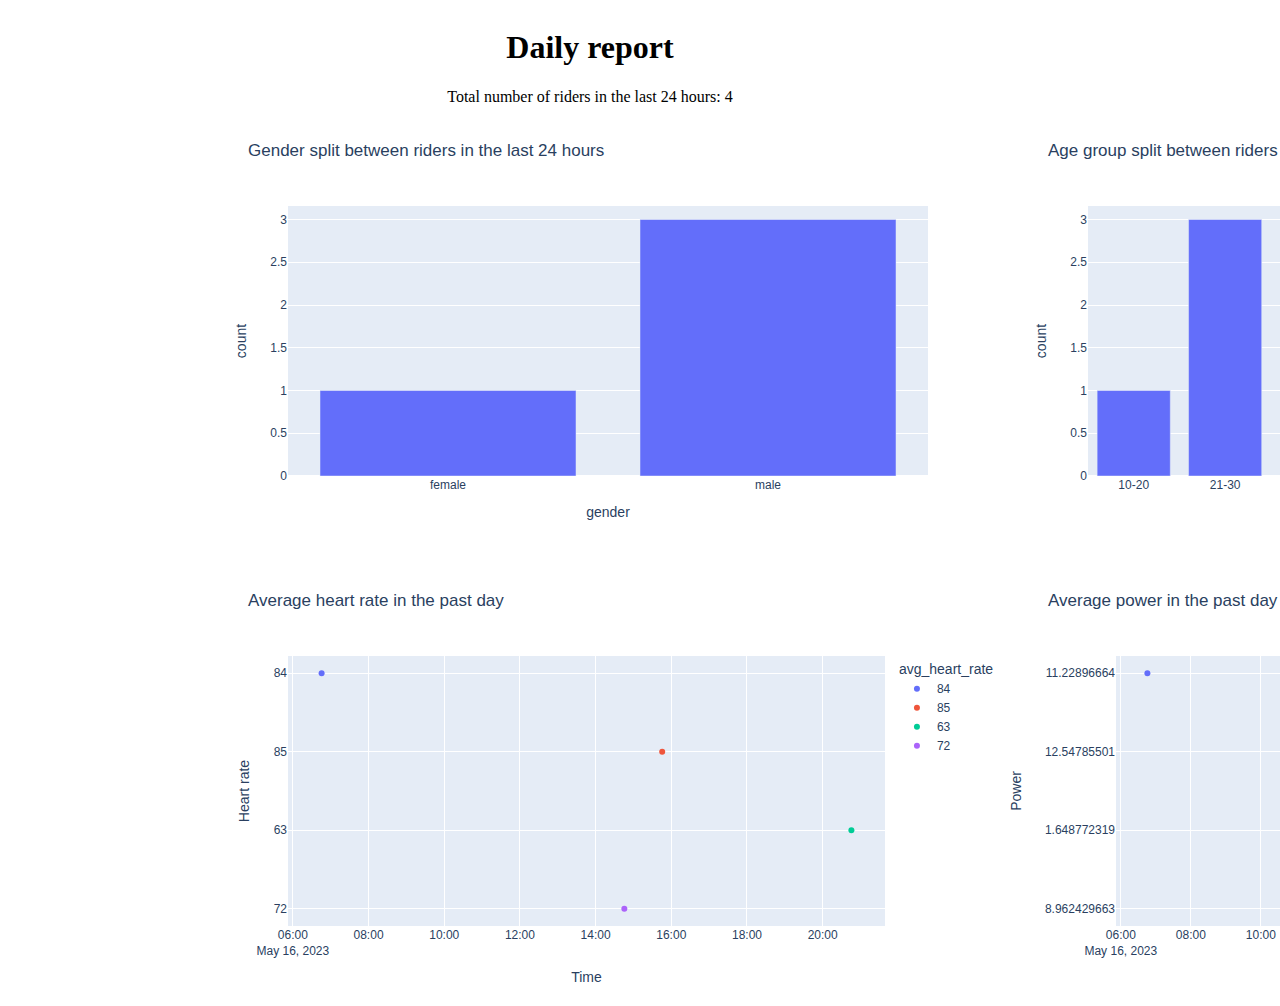
==== report_generation/report_graph.html @ f8f85a81 "Merge branch 'main' into terraform" ====
<html>
<head>
<title>Daily Report</title>
<link rel="stylesheet" href="./style.css">
</head>
<body>
<div class="heading">
 <h1>Daily report</h1>
<p1>Total number of riders in the last 24 hours: 4</p1>
</div>
<div class="container" >
        <div>                      
                <script type="text/javascript">window.PlotlyConfig = {MathJaxConfig: 'local'};</script>
                <script charset="utf-8" src="https://cdn.plot.ly/plotly-2.20.0.min.js"></script>                <div id="56f33aa9-250a-4409-bf99-e04a29f4a89b" class="plotly-graph-div"></div>            <script type="text/javascript">                                    window.PLOTLYENV=window.PLOTLYENV || {};                                    if (document.getElementById("56f33aa9-250a-4409-bf99-e04a29f4a89b")) {                    Plotly.newPlot(                        "56f33aa9-250a-4409-bf99-e04a29f4a89b",                        [{"alignmentgroup":"True","hovertemplate":"gender=%{x}<br>count=%{y}<extra></extra>","legendgroup":"","marker":{"color":"#636efa","pattern":{"shape":""}},"name":"","offsetgroup":"","orientation":"v","showlegend":false,"textposition":"auto","x":["female","male"],"xaxis":"x","y":[1,3],"yaxis":"y","type":"bar"}],                        {"template":{"data":{"histogram2dcontour":[{"type":"histogram2dcontour","colorbar":{"outlinewidth":0,"ticks":""},"colorscale":[[0.0,"#0d0887"],[0.1111111111111111,"#46039f"],[0.2222222222222222,"#7201a8"],[0.3333333333333333,"#9c179e"],[0.4444444444444444,"#bd3786"],[0.5555555555555556,"#d8576b"],[0.6666666666666666,"#ed7953"],[0.7777777777777778,"#fb9f3a"],[0.8888888888888888,"#fdca26"],[1.0,"#f0f921"]]}],"choropleth":[{"type":"choropleth","colorbar":{"outlinewidth":0,"ticks":""}}],"histogram2d":[{"type":"histogram2d","colorbar":{"outlinewidth":0,"ticks":""},"colorscale":[[0.0,"#0d0887"],[0.1111111111111111,"#46039f"],[0.2222222222222222,"#7201a8"],[0.3333333333333333,"#9c179e"],[0.4444444444444444,"#bd3786"],[0.5555555555555556,"#d8576b"],[0.6666666666666666,"#ed7953"],[0.7777777777777778,"#fb9f3a"],[0.8888888888888888,"#fdca26"],[1.0,"#f0f921"]]}],"heatmap":[{"type":"heatmap","colorbar":{"outlinewidth":0,"ticks":""},"colorscale":[[0.0,"#0d0887"],[0.1111111111111111,"#46039f"],[0.2222222222222222,"#7201a8"],[0.3333333333333333,"#9c179e"],[0.4444444444444444,"#bd3786"],[0.5555555555555556,"#d8576b"],[0.6666666666666666,"#ed7953"],[0.7777777777777778,"#fb9f3a"],[0.8888888888888888,"#fdca26"],[1.0,"#f0f921"]]}],"heatmapgl":[{"type":"heatmapgl","colorbar":{"outlinewidth":0,"ticks":""},"colorscale":[[0.0,"#0d0887"],[0.1111111111111111,"#46039f"],[0.2222222222222222,"#7201a8"],[0.3333333333333333,"#9c179e"],[0.4444444444444444,"#bd3786"],[0.5555555555555556,"#d8576b"],[0.6666666666666666,"#ed7953"],[0.7777777777777778,"#fb9f3a"],[0.8888888888888888,"#fdca26"],[1.0,"#f0f921"]]}],"contourcarpet":[{"type":"contourcarpet","colorbar":{"outlinewidth":0,"ticks":""}}],"contour":[{"type":"contour","colorbar":{"outlinewidth":0,"ticks":""},"colorscale":[[0.0,"#0d0887"],[0.1111111111111111,"#46039f"],[0.2222222222222222,"#7201a8"],[0.3333333333333333,"#9c179e"],[0.4444444444444444,"#bd3786"],[0.5555555555555556,"#d8576b"],[0.6666666666666666,"#ed7953"],[0.7777777777777778,"#fb9f3a"],[0.8888888888888888,"#fdca26"],[1.0,"#f0f921"]]}],"surface":[{"type":"surface","colorbar":{"outlinewidth":0,"ticks":""},"colorscale":[[0.0,"#0d0887"],[0.1111111111111111,"#46039f"],[0.2222222222222222,"#7201a8"],[0.3333333333333333,"#9c179e"],[0.4444444444444444,"#bd3786"],[0.5555555555555556,"#d8576b"],[0.6666666666666666,"#ed7953"],[0.7777777777777778,"#fb9f3a"],[0.8888888888888888,"#fdca26"],[1.0,"#f0f921"]]}],"mesh3d":[{"type":"mesh3d","colorbar":{"outlinewidth":0,"ticks":""}}],"scatter":[{"fillpattern":{"fillmode":"overlay","size":10,"solidity":0.2},"type":"scatter"}],"parcoords":[{"type":"parcoords","line":{"colorbar":{"outlinewidth":0,"ticks":""}}}],"scatterpolargl":[{"type":"scatterpolargl","marker":{"colorbar":{"outlinewidth":0,"ticks":""}}}],"bar":[{"error_x":{"color":"#2a3f5f"},"error_y":{"color":"#2a3f5f"},"marker":{"line":{"color":"#E5ECF6","width":0.5},"pattern":{"fillmode":"overlay","size":10,"solidity":0.2}},"type":"bar"}],"scattergeo":[{"type":"scattergeo","marker":{"colorbar":{"outlinewidth":0,"ticks":""}}}],"scatterpolar":[{"type":"scatterpolar","marker":{"colorbar":{"outlinewidth":0,"ticks":""}}}],"histogram":[{"marker":{"pattern":{"fillmode":"overlay","size":10,"solidity":0.2}},"type":"histogram"}],"scattergl":[{"type":"scattergl","marker":{"colorbar":{"outlinewidth":0,"ticks":""}}}],"scatter3d":[{"type":"scatter3d","line":{"colorbar":{"outlinewidth":0,"ticks":""}},"marker":{"colorbar":{"outlinewidth":0,"ticks":""}}}],"scattermapbox":[{"type":"scattermapbox","marker":{"colorbar":{"outlinewidth":0,"ticks":""}}}],"scatterternary":[{"type":"scatterternary","marker":{"colorbar":{"outlinewidth":0,"ticks":""}}}],"scattercarpet":[{"type":"scattercarpet","marker":{"colorbar":{"outlinewidth":0,"ticks":""}}}],"carpet":[{"aaxis":{"endlinecolor":"#2a3f5f","gridcolor":"white","linecolor":"white","minorgridcolor":"white","startlinecolor":"#2a3f5f"},"baxis":{"endlinecolor":"#2a3f5f","gridcolor":"white","linecolor":"white","minorgridcolor":"white","startlinecolor":"#2a3f5f"},"type":"carpet"}],"table":[{"cells":{"fill":{"color":"#EBF0F8"},"line":{"color":"white"}},"header":{"fill":{"color":"#C8D4E3"},"line":{"color":"white"}},"type":"table"}],"barpolar":[{"marker":{"line":{"color":"#E5ECF6","width":0.5},"pattern":{"fillmode":"overlay","size":10,"solidity":0.2}},"type":"barpolar"}],"pie":[{"automargin":true,"type":"pie"}]},"layout":{"autotypenumbers":"strict","colorway":["#636efa","#EF553B","#00cc96","#ab63fa","#FFA15A","#19d3f3","#FF6692","#B6E880","#FF97FF","#FECB52"],"font":{"color":"#2a3f5f"},"hovermode":"closest","hoverlabel":{"align":"left"},"paper_bgcolor":"white","plot_bgcolor":"#E5ECF6","polar":{"bgcolor":"#E5ECF6","angularaxis":{"gridcolor":"white","linecolor":"white","ticks":""},"radialaxis":{"gridcolor":"white","linecolor":"white","ticks":""}},"ternary":{"bgcolor":"#E5ECF6","aaxis":{"gridcolor":"white","linecolor":"white","ticks":""},"baxis":{"gridcolor":"white","linecolor":"white","ticks":""},"caxis":{"gridcolor":"white","linecolor":"white","ticks":""}},"coloraxis":{"colorbar":{"outlinewidth":0,"ticks":""}},"colorscale":{"sequential":[[0.0,"#0d0887"],[0.1111111111111111,"#46039f"],[0.2222222222222222,"#7201a8"],[0.3333333333333333,"#9c179e"],[0.4444444444444444,"#bd3786"],[0.5555555555555556,"#d8576b"],[0.6666666666666666,"#ed7953"],[0.7777777777777778,"#fb9f3a"],[0.8888888888888888,"#fdca26"],[1.0,"#f0f921"]],"sequentialminus":[[0.0,"#0d0887"],[0.1111111111111111,"#46039f"],[0.2222222222222222,"#7201a8"],[0.3333333333333333,"#9c179e"],[0.4444444444444444,"#bd3786"],[0.5555555555555556,"#d8576b"],[0.6666666666666666,"#ed7953"],[0.7777777777777778,"#fb9f3a"],[0.8888888888888888,"#fdca26"],[1.0,"#f0f921"]],"diverging":[[0,"#8e0152"],[0.1,"#c51b7d"],[0.2,"#de77ae"],[0.3,"#f1b6da"],[0.4,"#fde0ef"],[0.5,"#f7f7f7"],[0.6,"#e6f5d0"],[0.7,"#b8e186"],[0.8,"#7fbc41"],[0.9,"#4d9221"],[1,"#276419"]]},"xaxis":{"gridcolor":"white","linecolor":"white","ticks":"","title":{"standoff":15},"zerolinecolor":"white","automargin":true,"zerolinewidth":2},"yaxis":{"gridcolor":"white","linecolor":"white","ticks":"","title":{"standoff":15},"zerolinecolor":"white","automargin":true,"zerolinewidth":2},"scene":{"xaxis":{"backgroundcolor":"#E5ECF6","gridcolor":"white","linecolor":"white","showbackground":true,"ticks":"","zerolinecolor":"white","gridwidth":2},"yaxis":{"backgroundcolor":"#E5ECF6","gridcolor":"white","linecolor":"white","showbackground":true,"ticks":"","zerolinecolor":"white","gridwidth":2},"zaxis":{"backgroundcolor":"#E5ECF6","gridcolor":"white","linecolor":"white","showbackground":true,"ticks":"","zerolinecolor":"white","gridwidth":2}},"shapedefaults":{"line":{"color":"#2a3f5f"}},"annotationdefaults":{"arrowcolor":"#2a3f5f","arrowhead":0,"arrowwidth":1},"geo":{"bgcolor":"white","landcolor":"#E5ECF6","subunitcolor":"white","showland":true,"showlakes":true,"lakecolor":"white"},"title":{"x":0.05},"mapbox":{"style":"light"}}},"xaxis":{"anchor":"y","domain":[0.0,1.0],"title":{"text":"gender"}},"yaxis":{"anchor":"x","domain":[0.0,1.0],"title":{"text":"count"}},"legend":{"tracegroupgap":0},"title":{"text":"Gender split between riders in the last 24 hours"},"barmode":"relative"},                        {"responsive": true}                    )                };                            </script>        </div><div>                        <script type="text/javascript">window.PlotlyConfig = {MathJaxConfig: 'local'};</script>
                        <script charset="utf-8" src="https://cdn.plot.ly/plotly-2.20.0.min.js"></script>                <div id="f09eeb32-ec86-4f04-a28c-9cafb240a8a5" class="plotly-graph-div"></div>            <script type="text/javascript">                                    window.PLOTLYENV=window.PLOTLYENV || {};                                    if (document.getElementById("f09eeb32-ec86-4f04-a28c-9cafb240a8a5")) {                    Plotly.newPlot(                        "f09eeb32-ec86-4f04-a28c-9cafb240a8a5",                        [{"alignmentgroup":"True","hovertemplate":"age=%{x}<br>count=%{y}<extra></extra>","legendgroup":"","marker":{"color":"#636efa","pattern":{"shape":""}},"name":"","offsetgroup":"","orientation":"v","showlegend":false,"textposition":"auto","x":["10-20","21-30","31-40","41-50","51-60","61-70","71+"],"xaxis":"x","y":[1,3,0,0,0,0,0],"yaxis":"y","type":"bar"}],                        {"template":{"data":{"histogram2dcontour":[{"type":"histogram2dcontour","colorbar":{"outlinewidth":0,"ticks":""},"colorscale":[[0.0,"#0d0887"],[0.1111111111111111,"#46039f"],[0.2222222222222222,"#7201a8"],[0.3333333333333333,"#9c179e"],[0.4444444444444444,"#bd3786"],[0.5555555555555556,"#d8576b"],[0.6666666666666666,"#ed7953"],[0.7777777777777778,"#fb9f3a"],[0.8888888888888888,"#fdca26"],[1.0,"#f0f921"]]}],"choropleth":[{"type":"choropleth","colorbar":{"outlinewidth":0,"ticks":""}}],"histogram2d":[{"type":"histogram2d","colorbar":{"outlinewidth":0,"ticks":""},"colorscale":[[0.0,"#0d0887"],[0.1111111111111111,"#46039f"],[0.2222222222222222,"#7201a8"],[0.3333333333333333,"#9c179e"],[0.4444444444444444,"#bd3786"],[0.5555555555555556,"#d8576b"],[0.6666666666666666,"#ed7953"],[0.7777777777777778,"#fb9f3a"],[0.8888888888888888,"#fdca26"],[1.0,"#f0f921"]]}],"heatmap":[{"type":"heatmap","colorbar":{"outlinewidth":0,"ticks":""},"colorscale":[[0.0,"#0d0887"],[0.1111111111111111,"#46039f"],[0.2222222222222222,"#7201a8"],[0.3333333333333333,"#9c179e"],[0.4444444444444444,"#bd3786"],[0.5555555555555556,"#d8576b"],[0.6666666666666666,"#ed7953"],[0.7777777777777778,"#fb9f3a"],[0.8888888888888888,"#fdca26"],[1.0,"#f0f921"]]}],"heatmapgl":[{"type":"heatmapgl","colorbar":{"outlinewidth":0,"ticks":""},"colorscale":[[0.0,"#0d0887"],[0.1111111111111111,"#46039f"],[0.2222222222222222,"#7201a8"],[0.3333333333333333,"#9c179e"],[0.4444444444444444,"#bd3786"],[0.5555555555555556,"#d8576b"],[0.6666666666666666,"#ed7953"],[0.7777777777777778,"#fb9f3a"],[0.8888888888888888,"#fdca26"],[1.0,"#f0f921"]]}],"contourcarpet":[{"type":"contourcarpet","colorbar":{"outlinewidth":0,"ticks":""}}],"contour":[{"type":"contour","colorbar":{"outlinewidth":0,"ticks":""},"colorscale":[[0.0,"#0d0887"],[0.1111111111111111,"#46039f"],[0.2222222222222222,"#7201a8"],[0.3333333333333333,"#9c179e"],[0.4444444444444444,"#bd3786"],[0.5555555555555556,"#d8576b"],[0.6666666666666666,"#ed7953"],[0.7777777777777778,"#fb9f3a"],[0.8888888888888888,"#fdca26"],[1.0,"#f0f921"]]}],"surface":[{"type":"surface","colorbar":{"outlinewidth":0,"ticks":""},"colorscale":[[0.0,"#0d0887"],[0.1111111111111111,"#46039f"],[0.2222222222222222,"#7201a8"],[0.3333333333333333,"#9c179e"],[0.4444444444444444,"#bd3786"],[0.5555555555555556,"#d8576b"],[0.6666666666666666,"#ed7953"],[0.7777777777777778,"#fb9f3a"],[0.8888888888888888,"#fdca26"],[1.0,"#f0f921"]]}],"mesh3d":[{"type":"mesh3d","colorbar":{"outlinewidth":0,"ticks":""}}],"scatter":[{"fillpattern":{"fillmode":"overlay","size":10,"solidity":0.2},"type":"scatter"}],"parcoords":[{"type":"parcoords","line":{"colorbar":{"outlinewidth":0,"ticks":""}}}],"scatterpolargl":[{"type":"scatterpolargl","marker":{"colorbar":{"outlinewidth":0,"ticks":""}}}],"bar":[{"error_x":{"color":"#2a3f5f"},"error_y":{"color":"#2a3f5f"},"marker":{"line":{"color":"#E5ECF6","width":0.5},"pattern":{"fillmode":"overlay","size":10,"solidity":0.2}},"type":"bar"}],"scattergeo":[{"type":"scattergeo","marker":{"colorbar":{"outlinewidth":0,"ticks":""}}}],"scatterpolar":[{"type":"scatterpolar","marker":{"colorbar":{"outlinewidth":0,"ticks":""}}}],"histogram":[{"marker":{"pattern":{"fillmode":"overlay","size":10,"solidity":0.2}},"type":"histogram"}],"scattergl":[{"type":"scattergl","marker":{"colorbar":{"outlinewidth":0,"ticks":""}}}],"scatter3d":[{"type":"scatter3d","line":{"colorbar":{"outlinewidth":0,"ticks":""}},"marker":{"colorbar":{"outlinewidth":0,"ticks":""}}}],"scattermapbox":[{"type":"scattermapbox","marker":{"colorbar":{"outlinewidth":0,"ticks":""}}}],"scatterternary":[{"type":"scatterternary","marker":{"colorbar":{"outlinewidth":0,"ticks":""}}}],"scattercarpet":[{"type":"scattercarpet","marker":{"colorbar":{"outlinewidth":0,"ticks":""}}}],"carpet":[{"aaxis":{"endlinecolor":"#2a3f5f","gridcolor":"white","linecolor":"white","minorgridcolor":"white","startlinecolor":"#2a3f5f"},"baxis":{"endlinecolor":"#2a3f5f","gridcolor":"white","linecolor":"white","minorgridcolor":"white","startlinecolor":"#2a3f5f"},"type":"carpet"}],"table":[{"cells":{"fill":{"color":"#EBF0F8"},"line":{"color":"white"}},"header":{"fill":{"color":"#C8D4E3"},"line":{"color":"white"}},"type":"table"}],"barpolar":[{"marker":{"line":{"color":"#E5ECF6","width":0.5},"pattern":{"fillmode":"overlay","size":10,"solidity":0.2}},"type":"barpolar"}],"pie":[{"automargin":true,"type":"pie"}]},"layout":{"autotypenumbers":"strict","colorway":["#636efa","#EF553B","#00cc96","#ab63fa","#FFA15A","#19d3f3","#FF6692","#B6E880","#FF97FF","#FECB52"],"font":{"color":"#2a3f5f"},"hovermode":"closest","hoverlabel":{"align":"left"},"paper_bgcolor":"white","plot_bgcolor":"#E5ECF6","polar":{"bgcolor":"#E5ECF6","angularaxis":{"gridcolor":"white","linecolor":"white","ticks":""},"radialaxis":{"gridcolor":"white","linecolor":"white","ticks":""}},"ternary":{"bgcolor":"#E5ECF6","aaxis":{"gridcolor":"white","linecolor":"white","ticks":""},"baxis":{"gridcolor":"white","linecolor":"white","ticks":""},"caxis":{"gridcolor":"white","linecolor":"white","ticks":""}},"coloraxis":{"colorbar":{"outlinewidth":0,"ticks":""}},"colorscale":{"sequential":[[0.0,"#0d0887"],[0.1111111111111111,"#46039f"],[0.2222222222222222,"#7201a8"],[0.3333333333333333,"#9c179e"],[0.4444444444444444,"#bd3786"],[0.5555555555555556,"#d8576b"],[0.6666666666666666,"#ed7953"],[0.7777777777777778,"#fb9f3a"],[0.8888888888888888,"#fdca26"],[1.0,"#f0f921"]],"sequentialminus":[[0.0,"#0d0887"],[0.1111111111111111,"#46039f"],[0.2222222222222222,"#7201a8"],[0.3333333333333333,"#9c179e"],[0.4444444444444444,"#bd3786"],[0.5555555555555556,"#d8576b"],[0.6666666666666666,"#ed7953"],[0.7777777777777778,"#fb9f3a"],[0.8888888888888888,"#fdca26"],[1.0,"#f0f921"]],"diverging":[[0,"#8e0152"],[0.1,"#c51b7d"],[0.2,"#de77ae"],[0.3,"#f1b6da"],[0.4,"#fde0ef"],[0.5,"#f7f7f7"],[0.6,"#e6f5d0"],[0.7,"#b8e186"],[0.8,"#7fbc41"],[0.9,"#4d9221"],[1,"#276419"]]},"xaxis":{"gridcolor":"white","linecolor":"white","ticks":"","title":{"standoff":15},"zerolinecolor":"white","automargin":true,"zerolinewidth":2},"yaxis":{"gridcolor":"white","linecolor":"white","ticks":"","title":{"standoff":15},"zerolinecolor":"white","automargin":true,"zerolinewidth":2},"scene":{"xaxis":{"backgroundcolor":"#E5ECF6","gridcolor":"white","linecolor":"white","showbackground":true,"ticks":"","zerolinecolor":"white","gridwidth":2},"yaxis":{"backgroundcolor":"#E5ECF6","gridcolor":"white","linecolor":"white","showbackground":true,"ticks":"","zerolinecolor":"white","gridwidth":2},"zaxis":{"backgroundcolor":"#E5ECF6","gridcolor":"white","linecolor":"white","showbackground":true,"ticks":"","zerolinecolor":"white","gridwidth":2}},"shapedefaults":{"line":{"color":"#2a3f5f"}},"annotationdefaults":{"arrowcolor":"#2a3f5f","arrowhead":0,"arrowwidth":1},"geo":{"bgcolor":"white","landcolor":"#E5ECF6","subunitcolor":"white","showland":true,"showlakes":true,"lakecolor":"white"},"title":{"x":0.05},"mapbox":{"style":"light"}}},"xaxis":{"anchor":"y","domain":[0.0,1.0],"title":{"text":"age"}},"yaxis":{"anchor":"x","domain":[0.0,1.0],"title":{"text":"count"}},"legend":{"tracegroupgap":0},"title":{"text":"Age group split between riders in the last 24 hours"},"barmode":"relative"},                        {"responsive": true}                    )                };                            </script>        </div><div>                        <script type="text/javascript">window.PlotlyConfig = {MathJaxConfig: 'local'};</script>
<script charset="utf-8" src="https://cdn.plot.ly/plotly-2.20.0.min.js"></script>                <div id="9e758e15-38f8-4c7f-899c-b256ff67e4e6" class="plotly-graph-div"></div>            <script type="text/javascript">                                    window.PLOTLYENV=window.PLOTLYENV || {};                                    if (document.getElementById("9e758e15-38f8-4c7f-899c-b256ff67e4e6")) {                    Plotly.newPlot(                        "9e758e15-38f8-4c7f-899c-b256ff67e4e6",                        [{"hovertemplate":"avg_heart_rate=%{y}<br>start_time=%{x}<extra></extra>","legendgroup":"84","marker":{"color":"#636efa","symbol":"circle"},"mode":"markers","name":"84","orientation":"v","showlegend":true,"x":["2023-05-16 06:45:34.22222"],"xaxis":"x","y":["84"],"yaxis":"y","type":"scatter"},{"hovertemplate":"avg_heart_rate=%{y}<br>start_time=%{x}<extra></extra>","legendgroup":"85","marker":{"color":"#EF553B","symbol":"circle"},"mode":"markers","name":"85","orientation":"v","showlegend":true,"x":["2023-05-16 15:45:34.22222"],"xaxis":"x","y":["85"],"yaxis":"y","type":"scatter"},{"hovertemplate":"avg_heart_rate=%{y}<br>start_time=%{x}<extra></extra>","legendgroup":"63","marker":{"color":"#00cc96","symbol":"circle"},"mode":"markers","name":"63","orientation":"v","showlegend":true,"x":["2023-05-16 20:45:34.22222"],"xaxis":"x","y":["63"],"yaxis":"y","type":"scatter"},{"hovertemplate":"avg_heart_rate=%{y}<br>start_time=%{x}<extra></extra>","legendgroup":"72","marker":{"color":"#ab63fa","symbol":"circle"},"mode":"markers","name":"72","orientation":"v","showlegend":true,"x":["2023-05-16 14:45:34.22222"],"xaxis":"x","y":["72"],"yaxis":"y","type":"scatter"}],                        {"template":{"data":{"histogram2dcontour":[{"type":"histogram2dcontour","colorbar":{"outlinewidth":0,"ticks":""},"colorscale":[[0.0,"#0d0887"],[0.1111111111111111,"#46039f"],[0.2222222222222222,"#7201a8"],[0.3333333333333333,"#9c179e"],[0.4444444444444444,"#bd3786"],[0.5555555555555556,"#d8576b"],[0.6666666666666666,"#ed7953"],[0.7777777777777778,"#fb9f3a"],[0.8888888888888888,"#fdca26"],[1.0,"#f0f921"]]}],"choropleth":[{"type":"choropleth","colorbar":{"outlinewidth":0,"ticks":""}}],"histogram2d":[{"type":"histogram2d","colorbar":{"outlinewidth":0,"ticks":""},"colorscale":[[0.0,"#0d0887"],[0.1111111111111111,"#46039f"],[0.2222222222222222,"#7201a8"],[0.3333333333333333,"#9c179e"],[0.4444444444444444,"#bd3786"],[0.5555555555555556,"#d8576b"],[0.6666666666666666,"#ed7953"],[0.7777777777777778,"#fb9f3a"],[0.8888888888888888,"#fdca26"],[1.0,"#f0f921"]]}],"heatmap":[{"type":"heatmap","colorbar":{"outlinewidth":0,"ticks":""},"colorscale":[[0.0,"#0d0887"],[0.1111111111111111,"#46039f"],[0.2222222222222222,"#7201a8"],[0.3333333333333333,"#9c179e"],[0.4444444444444444,"#bd3786"],[0.5555555555555556,"#d8576b"],[0.6666666666666666,"#ed7953"],[0.7777777777777778,"#fb9f3a"],[0.8888888888888888,"#fdca26"],[1.0,"#f0f921"]]}],"heatmapgl":[{"type":"heatmapgl","colorbar":{"outlinewidth":0,"ticks":""},"colorscale":[[0.0,"#0d0887"],[0.1111111111111111,"#46039f"],[0.2222222222222222,"#7201a8"],[0.3333333333333333,"#9c179e"],[0.4444444444444444,"#bd3786"],[0.5555555555555556,"#d8576b"],[0.6666666666666666,"#ed7953"],[0.7777777777777778,"#fb9f3a"],[0.8888888888888888,"#fdca26"],[1.0,"#f0f921"]]}],"contourcarpet":[{"type":"contourcarpet","colorbar":{"outlinewidth":0,"ticks":""}}],"contour":[{"type":"contour","colorbar":{"outlinewidth":0,"ticks":""},"colorscale":[[0.0,"#0d0887"],[0.1111111111111111,"#46039f"],[0.2222222222222222,"#7201a8"],[0.3333333333333333,"#9c179e"],[0.4444444444444444,"#bd3786"],[0.5555555555555556,"#d8576b"],[0.6666666666666666,"#ed7953"],[0.7777777777777778,"#fb9f3a"],[0.8888888888888888,"#fdca26"],[1.0,"#f0f921"]]}],"surface":[{"type":"surface","colorbar":{"outlinewidth":0,"ticks":""},"colorscale":[[0.0,"#0d0887"],[0.1111111111111111,"#46039f"],[0.2222222222222222,"#7201a8"],[0.3333333333333333,"#9c179e"],[0.4444444444444444,"#bd3786"],[0.5555555555555556,"#d8576b"],[0.6666666666666666,"#ed7953"],[0.7777777777777778,"#fb9f3a"],[0.8888888888888888,"#fdca26"],[1.0,"#f0f921"]]}],"mesh3d":[{"type":"mesh3d","colorbar":{"outlinewidth":0,"ticks":""}}],"scatter":[{"fillpattern":{"fillmode":"overlay","size":10,"solidity":0.2},"type":"scatter"}],"parcoords":[{"type":"parcoords","line":{"colorbar":{"outlinewidth":0,"ticks":""}}}],"scatterpolargl":[{"type":"scatterpolargl","marker":{"colorbar":{"outlinewidth":0,"ticks":""}}}],"bar":[{"error_x":{"color":"#2a3f5f"},"error_y":{"color":"#2a3f5f"},"marker":{"line":{"color":"#E5ECF6","width":0.5},"pattern":{"fillmode":"overlay","size":10,"solidity":0.2}},"type":"bar"}],"scattergeo":[{"type":"scattergeo","marker":{"colorbar":{"outlinewidth":0,"ticks":""}}}],"scatterpolar":[{"type":"scatterpolar","marker":{"colorbar":{"outlinewidth":0,"ticks":""}}}],"histogram":[{"marker":{"pattern":{"fillmode":"overlay","size":10,"solidity":0.2}},"type":"histogram"}],"scattergl":[{"type":"scattergl","marker":{"colorbar":{"outlinewidth":0,"ticks":""}}}],"scatter3d":[{"type":"scatter3d","line":{"colorbar":{"outlinewidth":0,"ticks":""}},"marker":{"colorbar":{"outlinewidth":0,"ticks":""}}}],"scattermapbox":[{"type":"scattermapbox","marker":{"colorbar":{"outlinewidth":0,"ticks":""}}}],"scatterternary":[{"type":"scatterternary","marker":{"colorbar":{"outlinewidth":0,"ticks":""}}}],"scattercarpet":[{"type":"scattercarpet","marker":{"colorbar":{"outlinewidth":0,"ticks":""}}}],"carpet":[{"aaxis":{"endlinecolor":"#2a3f5f","gridcolor":"white","linecolor":"white","minorgridcolor":"white","startlinecolor":"#2a3f5f"},"baxis":{"endlinecolor":"#2a3f5f","gridcolor":"white","linecolor":"white","minorgridcolor":"white","startlinecolor":"#2a3f5f"},"type":"carpet"}],"table":[{"cells":{"fill":{"color":"#EBF0F8"},"line":{"color":"white"}},"header":{"fill":{"color":"#C8D4E3"},"line":{"color":"white"}},"type":"table"}],"barpolar":[{"marker":{"line":{"color":"#E5ECF6","width":0.5},"pattern":{"fillmode":"overlay","size":10,"solidity":0.2}},"type":"barpolar"}],"pie":[{"automargin":true,"type":"pie"}]},"layout":{"autotypenumbers":"strict","colorway":["#636efa","#EF553B","#00cc96","#ab63fa","#FFA15A","#19d3f3","#FF6692","#B6E880","#FF97FF","#FECB52"],"font":{"color":"#2a3f5f"},"hovermode":"closest","hoverlabel":{"align":"left"},"paper_bgcolor":"white","plot_bgcolor":"#E5ECF6","polar":{"bgcolor":"#E5ECF6","angularaxis":{"gridcolor":"white","linecolor":"white","ticks":""},"radialaxis":{"gridcolor":"white","linecolor":"white","ticks":""}},"ternary":{"bgcolor":"#E5ECF6","aaxis":{"gridcolor":"white","linecolor":"white","ticks":""},"baxis":{"gridcolor":"white","linecolor":"white","ticks":""},"caxis":{"gridcolor":"white","linecolor":"white","ticks":""}},"coloraxis":{"colorbar":{"outlinewidth":0,"ticks":""}},"colorscale":{"sequential":[[0.0,"#0d0887"],[0.1111111111111111,"#46039f"],[0.2222222222222222,"#7201a8"],[0.3333333333333333,"#9c179e"],[0.4444444444444444,"#bd3786"],[0.5555555555555556,"#d8576b"],[0.6666666666666666,"#ed7953"],[0.7777777777777778,"#fb9f3a"],[0.8888888888888888,"#fdca26"],[1.0,"#f0f921"]],"sequentialminus":[[0.0,"#0d0887"],[0.1111111111111111,"#46039f"],[0.2222222222222222,"#7201a8"],[0.3333333333333333,"#9c179e"],[0.4444444444444444,"#bd3786"],[0.5555555555555556,"#d8576b"],[0.6666666666666666,"#ed7953"],[0.7777777777777778,"#fb9f3a"],[0.8888888888888888,"#fdca26"],[1.0,"#f0f921"]],"diverging":[[0,"#8e0152"],[0.1,"#c51b7d"],[0.2,"#de77ae"],[0.3,"#f1b6da"],[0.4,"#fde0ef"],[0.5,"#f7f7f7"],[0.6,"#e6f5d0"],[0.7,"#b8e186"],[0.8,"#7fbc41"],[0.9,"#4d9221"],[1,"#276419"]]},"xaxis":{"gridcolor":"white","linecolor":"white","ticks":"","title":{"standoff":15},"zerolinecolor":"white","automargin":true,"zerolinewidth":2},"yaxis":{"gridcolor":"white","linecolor":"white","ticks":"","title":{"standoff":15},"zerolinecolor":"white","automargin":true,"zerolinewidth":2},"scene":{"xaxis":{"backgroundcolor":"#E5ECF6","gridcolor":"white","linecolor":"white","showbackground":true,"ticks":"","zerolinecolor":"white","gridwidth":2},"yaxis":{"backgroundcolor":"#E5ECF6","gridcolor":"white","linecolor":"white","showbackground":true,"ticks":"","zerolinecolor":"white","gridwidth":2},"zaxis":{"backgroundcolor":"#E5ECF6","gridcolor":"white","linecolor":"white","showbackground":true,"ticks":"","zerolinecolor":"white","gridwidth":2}},"shapedefaults":{"line":{"color":"#2a3f5f"}},"annotationdefaults":{"arrowcolor":"#2a3f5f","arrowhead":0,"arrowwidth":1},"geo":{"bgcolor":"white","landcolor":"#E5ECF6","subunitcolor":"white","showland":true,"showlakes":true,"lakecolor":"white"},"title":{"x":0.05},"mapbox":{"style":"light"}}},"xaxis":{"anchor":"y","domain":[0.0,1.0],"title":{"text":"Time"}},"yaxis":{"anchor":"x","domain":[0.0,1.0],"title":{"text":"Heart rate"},"categoryorder":"array","categoryarray":["72","63","85","84"]},"legend":{"title":{"text":"avg_heart_rate"},"tracegroupgap":0},"title":{"text":"Average heart rate in the past day"}},                        {"responsive": true}                    )                };                            </script>        </div><div>                        <script type="text/javascript">window.PlotlyConfig = {MathJaxConfig: 'local'};</script>
                                        <script charset="utf-8" src="https://cdn.plot.ly/plotly-2.20.0.min.js"></script>                <div id="a49c40cd-1bef-4e42-927b-a6cdaf26257d" class="plotly-graph-div"></div>            <script type="text/javascript">                                    window.PLOTLYENV=window.PLOTLYENV || {};                                    if (document.getElementById("a49c40cd-1bef-4e42-927b-a6cdaf26257d")) {                    Plotly.newPlot(                        "a49c40cd-1bef-4e42-927b-a6cdaf26257d",                        [{"hovertemplate":"avg_power=%{y}<br>start_time=%{x}<extra></extra>","legendgroup":"11.22896664","marker":{"color":"#636efa","symbol":"circle"},"mode":"markers","name":"11.22896664","orientation":"v","showlegend":true,"x":["2023-05-16 06:45:34.22222"],"xaxis":"x","y":["11.22896664"],"yaxis":"y","type":"scatter"},{"hovertemplate":"avg_power=%{y}<br>start_time=%{x}<extra></extra>","legendgroup":"12.54785501","marker":{"color":"#EF553B","symbol":"circle"},"mode":"markers","name":"12.54785501","orientation":"v","showlegend":true,"x":["2023-05-16 15:45:34.22222"],"xaxis":"x","y":["12.54785501"],"yaxis":"y","type":"scatter"},{"hovertemplate":"avg_power=%{y}<br>start_time=%{x}<extra></extra>","legendgroup":"1.648772319","marker":{"color":"#00cc96","symbol":"circle"},"mode":"markers","name":"1.648772319","orientation":"v","showlegend":true,"x":["2023-05-16 20:45:34.22222"],"xaxis":"x","y":["1.648772319"],"yaxis":"y","type":"scatter"},{"hovertemplate":"avg_power=%{y}<br>start_time=%{x}<extra></extra>","legendgroup":"8.962429663","marker":{"color":"#ab63fa","symbol":"circle"},"mode":"markers","name":"8.962429663","orientation":"v","showlegend":true,"x":["2023-05-16 14:45:34.22222"],"xaxis":"x","y":["8.962429663"],"yaxis":"y","type":"scatter"}],                        {"template":{"data":{"histogram2dcontour":[{"type":"histogram2dcontour","colorbar":{"outlinewidth":0,"ticks":""},"colorscale":[[0.0,"#0d0887"],[0.1111111111111111,"#46039f"],[0.2222222222222222,"#7201a8"],[0.3333333333333333,"#9c179e"],[0.4444444444444444,"#bd3786"],[0.5555555555555556,"#d8576b"],[0.6666666666666666,"#ed7953"],[0.7777777777777778,"#fb9f3a"],[0.8888888888888888,"#fdca26"],[1.0,"#f0f921"]]}],"choropleth":[{"type":"choropleth","colorbar":{"outlinewidth":0,"ticks":""}}],"histogram2d":[{"type":"histogram2d","colorbar":{"outlinewidth":0,"ticks":""},"colorscale":[[0.0,"#0d0887"],[0.1111111111111111,"#46039f"],[0.2222222222222222,"#7201a8"],[0.3333333333333333,"#9c179e"],[0.4444444444444444,"#bd3786"],[0.5555555555555556,"#d8576b"],[0.6666666666666666,"#ed7953"],[0.7777777777777778,"#fb9f3a"],[0.8888888888888888,"#fdca26"],[1.0,"#f0f921"]]}],"heatmap":[{"type":"heatmap","colorbar":{"outlinewidth":0,"ticks":""},"colorscale":[[0.0,"#0d0887"],[0.1111111111111111,"#46039f"],[0.2222222222222222,"#7201a8"],[0.3333333333333333,"#9c179e"],[0.4444444444444444,"#bd3786"],[0.5555555555555556,"#d8576b"],[0.6666666666666666,"#ed7953"],[0.7777777777777778,"#fb9f3a"],[0.8888888888888888,"#fdca26"],[1.0,"#f0f921"]]}],"heatmapgl":[{"type":"heatmapgl","colorbar":{"outlinewidth":0,"ticks":""},"colorscale":[[0.0,"#0d0887"],[0.1111111111111111,"#46039f"],[0.2222222222222222,"#7201a8"],[0.3333333333333333,"#9c179e"],[0.4444444444444444,"#bd3786"],[0.5555555555555556,"#d8576b"],[0.6666666666666666,"#ed7953"],[0.7777777777777778,"#fb9f3a"],[0.8888888888888888,"#fdca26"],[1.0,"#f0f921"]]}],"contourcarpet":[{"type":"contourcarpet","colorbar":{"outlinewidth":0,"ticks":""}}],"contour":[{"type":"contour","colorbar":{"outlinewidth":0,"ticks":""},"colorscale":[[0.0,"#0d0887"],[0.1111111111111111,"#46039f"],[0.2222222222222222,"#7201a8"],[0.3333333333333333,"#9c179e"],[0.4444444444444444,"#bd3786"],[0.5555555555555556,"#d8576b"],[0.6666666666666666,"#ed7953"],[0.7777777777777778,"#fb9f3a"],[0.8888888888888888,"#fdca26"],[1.0,"#f0f921"]]}],"surface":[{"type":"surface","colorbar":{"outlinewidth":0,"ticks":""},"colorscale":[[0.0,"#0d0887"],[0.1111111111111111,"#46039f"],[0.2222222222222222,"#7201a8"],[0.3333333333333333,"#9c179e"],[0.4444444444444444,"#bd3786"],[0.5555555555555556,"#d8576b"],[0.6666666666666666,"#ed7953"],[0.7777777777777778,"#fb9f3a"],[0.8888888888888888,"#fdca26"],[1.0,"#f0f921"]]}],"mesh3d":[{"type":"mesh3d","colorbar":{"outlinewidth":0,"ticks":""}}],"scatter":[{"fillpattern":{"fillmode":"overlay","size":10,"solidity":0.2},"type":"scatter"}],"parcoords":[{"type":"parcoords","line":{"colorbar":{"outlinewidth":0,"ticks":""}}}],"scatterpolargl":[{"type":"scatterpolargl","marker":{"colorbar":{"outlinewidth":0,"ticks":""}}}],"bar":[{"error_x":{"color":"#2a3f5f"},"error_y":{"color":"#2a3f5f"},"marker":{"line":{"color":"#E5ECF6","width":0.5},"pattern":{"fillmode":"overlay","size":10,"solidity":0.2}},"type":"bar"}],"scattergeo":[{"type":"scattergeo","marker":{"colorbar":{"outlinewidth":0,"ticks":""}}}],"scatterpolar":[{"type":"scatterpolar","marker":{"colorbar":{"outlinewidth":0,"ticks":""}}}],"histogram":[{"marker":{"pattern":{"fillmode":"overlay","size":10,"solidity":0.2}},"type":"histogram"}],"scattergl":[{"type":"scattergl","marker":{"colorbar":{"outlinewidth":0,"ticks":""}}}],"scatter3d":[{"type":"scatter3d","line":{"colorbar":{"outlinewidth":0,"ticks":""}},"marker":{"colorbar":{"outlinewidth":0,"ticks":""}}}],"scattermapbox":[{"type":"scattermapbox","marker":{"colorbar":{"outlinewidth":0,"ticks":""}}}],"scatterternary":[{"type":"scatterternary","marker":{"colorbar":{"outlinewidth":0,"ticks":""}}}],"scattercarpet":[{"type":"scattercarpet","marker":{"colorbar":{"outlinewidth":0,"ticks":""}}}],"carpet":[{"aaxis":{"endlinecolor":"#2a3f5f","gridcolor":"white","linecolor":"white","minorgridcolor":"white","startlinecolor":"#2a3f5f"},"baxis":{"endlinecolor":"#2a3f5f","gridcolor":"white","linecolor":"white","minorgridcolor":"white","startlinecolor":"#2a3f5f"},"type":"carpet"}],"table":[{"cells":{"fill":{"color":"#EBF0F8"},"line":{"color":"white"}},"header":{"fill":{"color":"#C8D4E3"},"line":{"color":"white"}},"type":"table"}],"barpolar":[{"marker":{"line":{"color":"#E5ECF6","width":0.5},"pattern":{"fillmode":"overlay","size":10,"solidity":0.2}},"type":"barpolar"}],"pie":[{"automargin":true,"type":"pie"}]},"layout":{"autotypenumbers":"strict","colorway":["#636efa","#EF553B","#00cc96","#ab63fa","#FFA15A","#19d3f3","#FF6692","#B6E880","#FF97FF","#FECB52"],"font":{"color":"#2a3f5f"},"hovermode":"closest","hoverlabel":{"align":"left"},"paper_bgcolor":"white","plot_bgcolor":"#E5ECF6","polar":{"bgcolor":"#E5ECF6","angularaxis":{"gridcolor":"white","linecolor":"white","ticks":""},"radialaxis":{"gridcolor":"white","linecolor":"white","ticks":""}},"ternary":{"bgcolor":"#E5ECF6","aaxis":{"gridcolor":"white","linecolor":"white","ticks":""},"baxis":{"gridcolor":"white","linecolor":"white","ticks":""},"caxis":{"gridcolor":"white","linecolor":"white","ticks":""}},"coloraxis":{"colorbar":{"outlinewidth":0,"ticks":""}},"colorscale":{"sequential":[[0.0,"#0d0887"],[0.1111111111111111,"#46039f"],[0.2222222222222222,"#7201a8"],[0.3333333333333333,"#9c179e"],[0.4444444444444444,"#bd3786"],[0.5555555555555556,"#d8576b"],[0.6666666666666666,"#ed7953"],[0.7777777777777778,"#fb9f3a"],[0.8888888888888888,"#fdca26"],[1.0,"#f0f921"]],"sequentialminus":[[0.0,"#0d0887"],[0.1111111111111111,"#46039f"],[0.2222222222222222,"#7201a8"],[0.3333333333333333,"#9c179e"],[0.4444444444444444,"#bd3786"],[0.5555555555555556,"#d8576b"],[0.6666666666666666,"#ed7953"],[0.7777777777777778,"#fb9f3a"],[0.8888888888888888,"#fdca26"],[1.0,"#f0f921"]],"diverging":[[0,"#8e0152"],[0.1,"#c51b7d"],[0.2,"#de77ae"],[0.3,"#f1b6da"],[0.4,"#fde0ef"],[0.5,"#f7f7f7"],[0.6,"#e6f5d0"],[0.7,"#b8e186"],[0.8,"#7fbc41"],[0.9,"#4d9221"],[1,"#276419"]]},"xaxis":{"gridcolor":"white","linecolor":"white","ticks":"","title":{"standoff":15},"zerolinecolor":"white","automargin":true,"zerolinewidth":2},"yaxis":{"gridcolor":"white","linecolor":"white","ticks":"","title":{"standoff":15},"zerolinecolor":"white","automargin":true,"zerolinewidth":2},"scene":{"xaxis":{"backgroundcolor":"#E5ECF6","gridcolor":"white","linecolor":"white","showbackground":true,"ticks":"","zerolinecolor":"white","gridwidth":2},"yaxis":{"backgroundcolor":"#E5ECF6","gridcolor":"white","linecolor":"white","showbackground":true,"ticks":"","zerolinecolor":"white","gridwidth":2},"zaxis":{"backgroundcolor":"#E5ECF6","gridcolor":"white","linecolor":"white","showbackground":true,"ticks":"","zerolinecolor":"white","gridwidth":2}},"shapedefaults":{"line":{"color":"#2a3f5f"}},"annotationdefaults":{"arrowcolor":"#2a3f5f","arrowhead":0,"arrowwidth":1},"geo":{"bgcolor":"white","landcolor":"#E5ECF6","subunitcolor":"white","showland":true,"showlakes":true,"lakecolor":"white"},"title":{"x":0.05},"mapbox":{"style":"light"}}},"xaxis":{"anchor":"y","domain":[0.0,1.0],"title":{"text":"Time"}},"yaxis":{"anchor":"x","domain":[0.0,1.0],"title":{"text":"Power"},"categoryorder":"array","categoryarray":["8.962429663","1.648772319","12.54785501","11.22896664"]},"legend":{"title":{"text":"avg_power"},"tracegroupgap":0},"title":{"text":"Average power in the past day"}},                        {"responsive": true}                    )                };                            </script>        </div>
                                </div>
                                </body>
</html>
---- report_generation/style.css ----
html {
    box-sizing: border-box;
}
/* 
*,
*::before,
*::after {
    box-sizing: inherit;
} */


p {
    text-align: center;
}

.heading {
    display: flex;
    flex-direction: column;
    align-items: center;
    margin-left: -100px;
}

.container {
    /* margin: 0px auto; */
    margin-left: -200px;
    width: 100rem;
    height: 50rem;
    display: grid;
    grid-template-columns: 50rem 50rem;
    grid-row: auto auto;
}
/* .plotly-graph-div {
    display: flex;
    flex-direction: row;
    justify-content: flex-start;
    margin-right: 0;
    
} */
.plotly-graph-div {
    /* border: 1px solid red; */
    display: flex;
    align-items: center;
    justify-content: center;

}


/* style=" flex: row; flex-direction: row; align-items: center; width: 50rem;" */
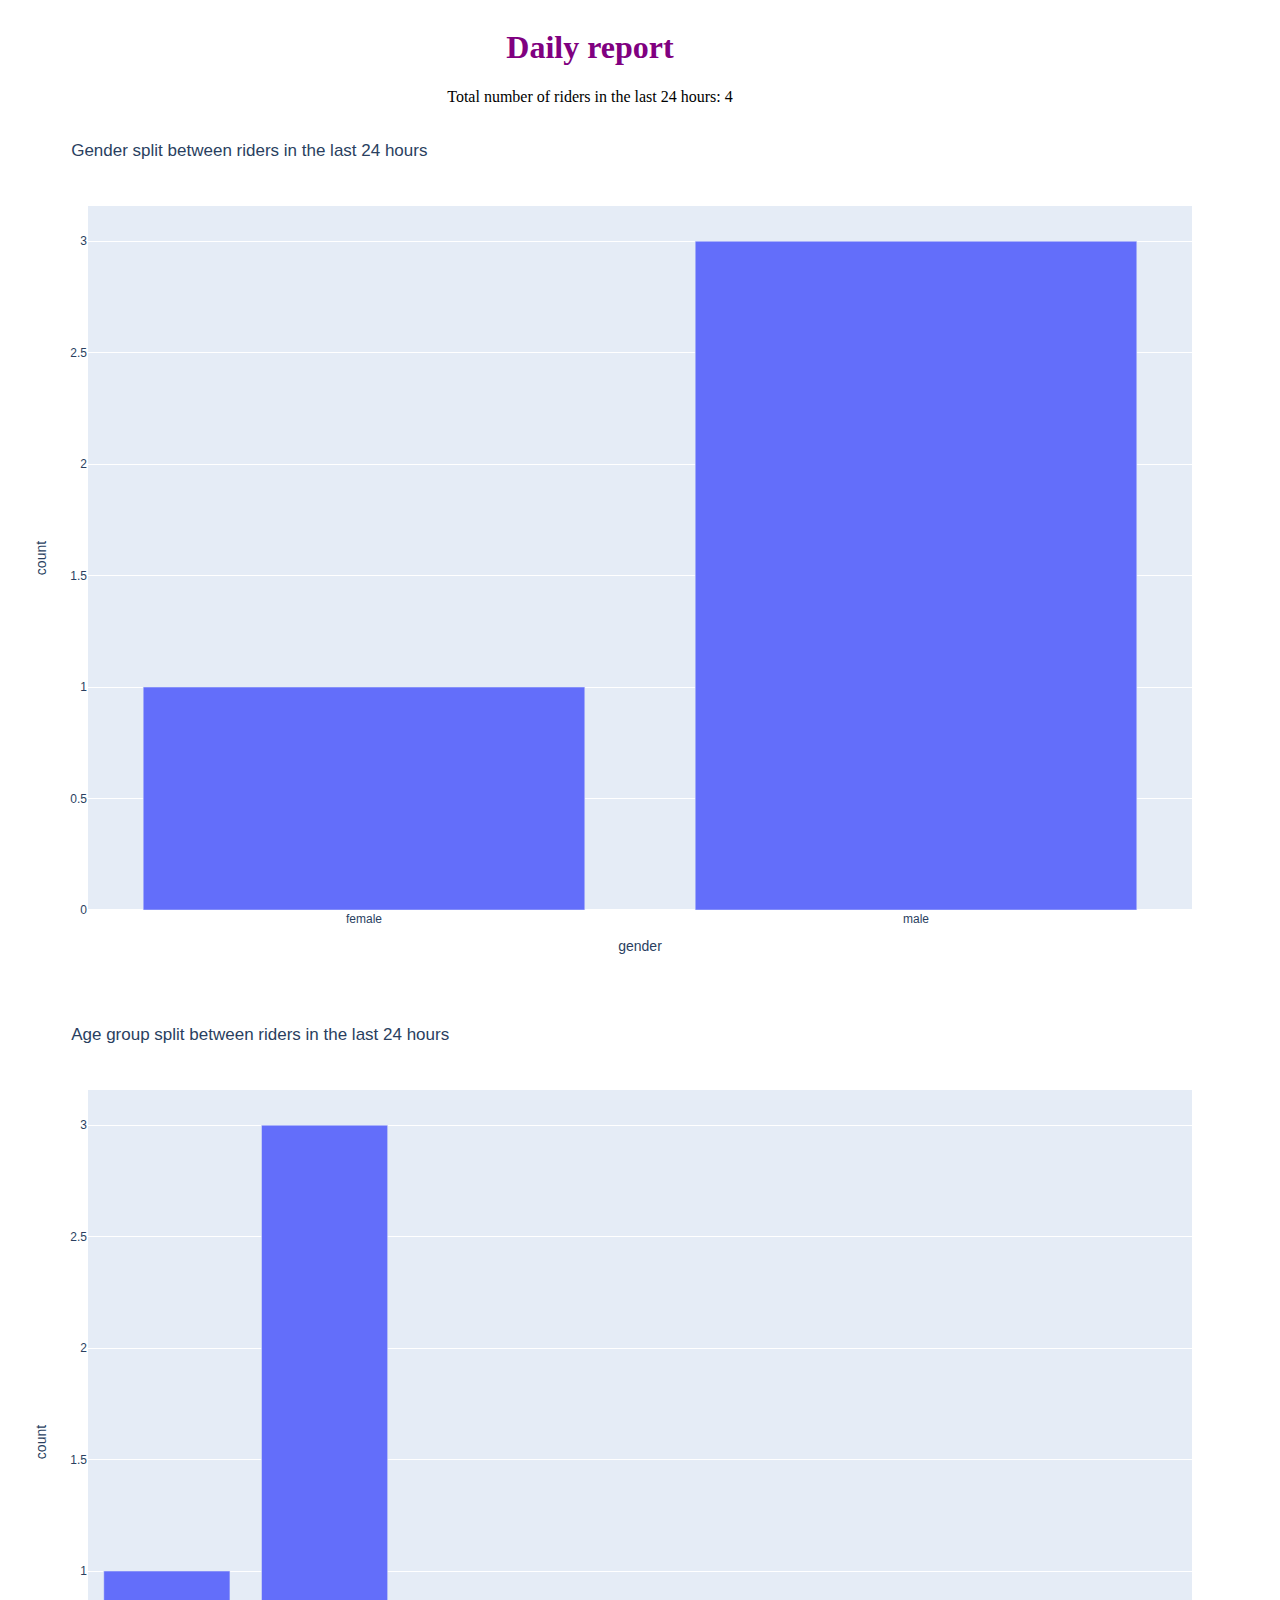
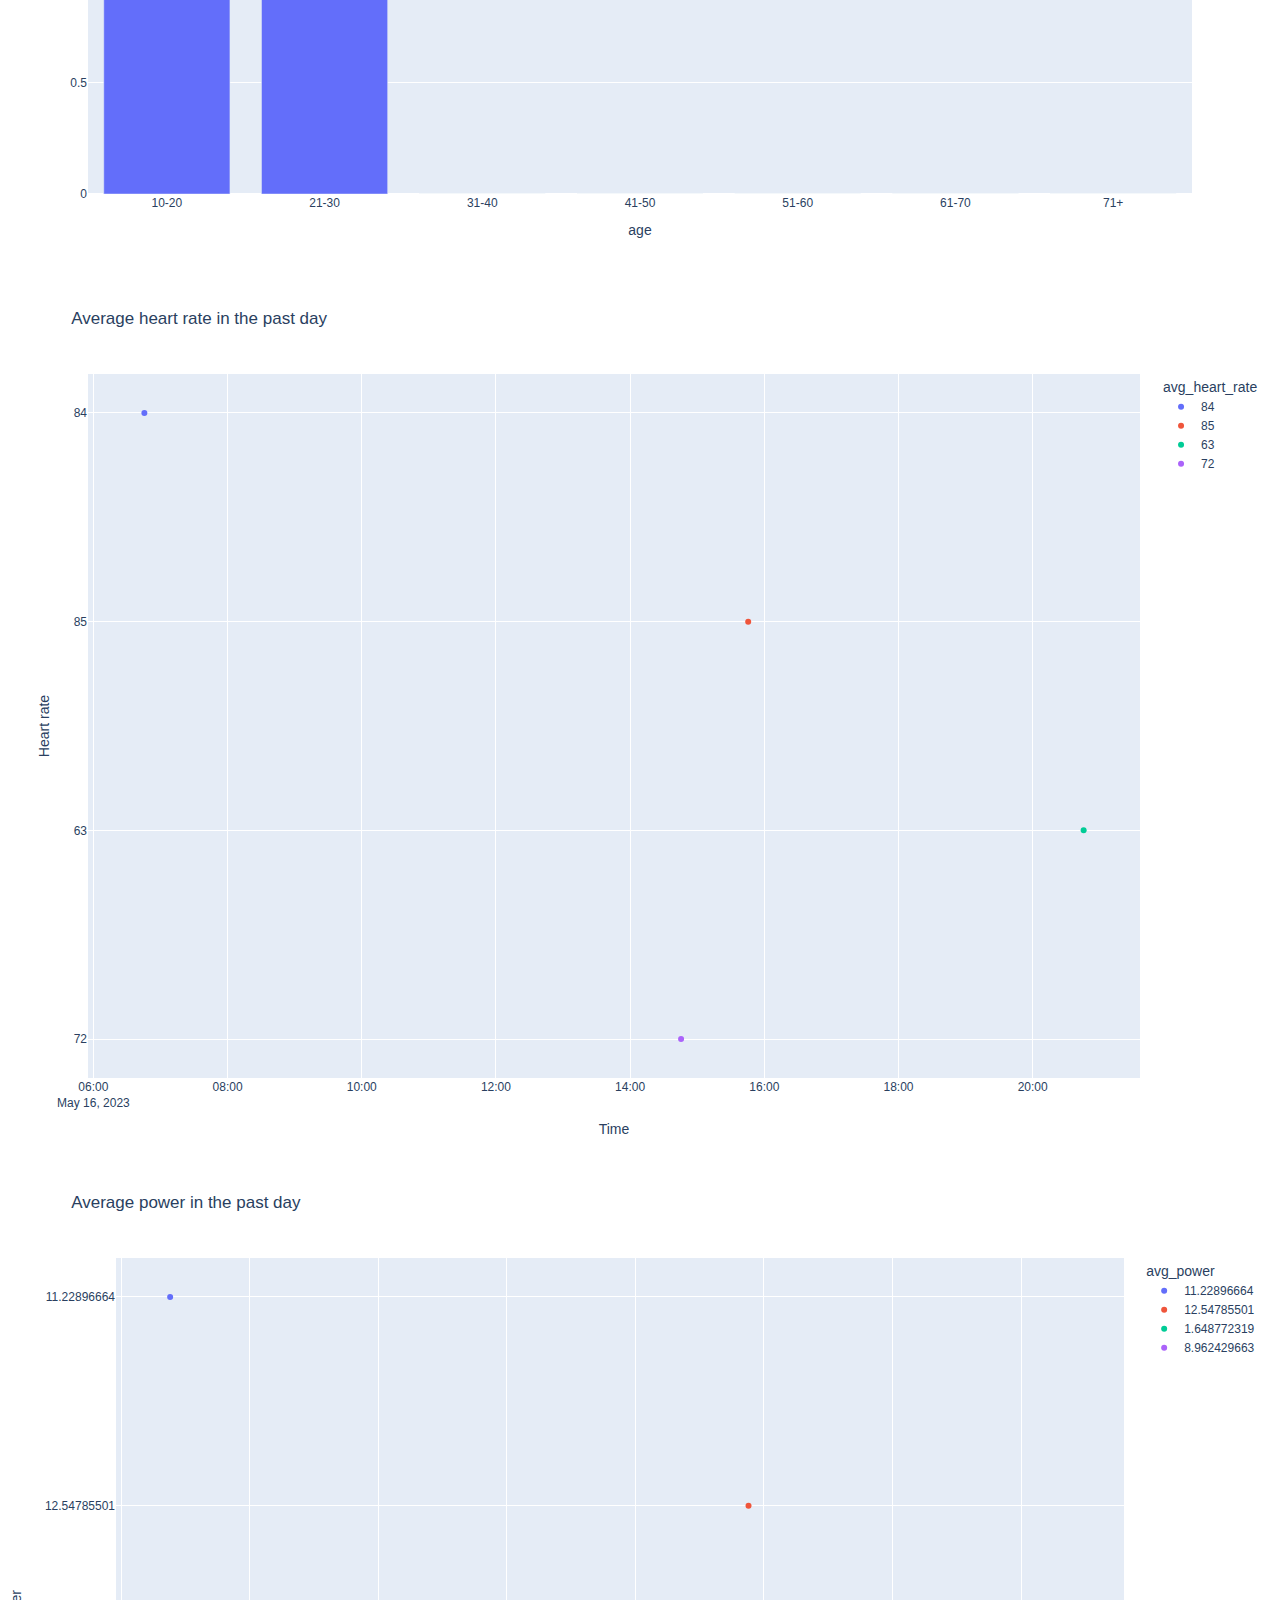
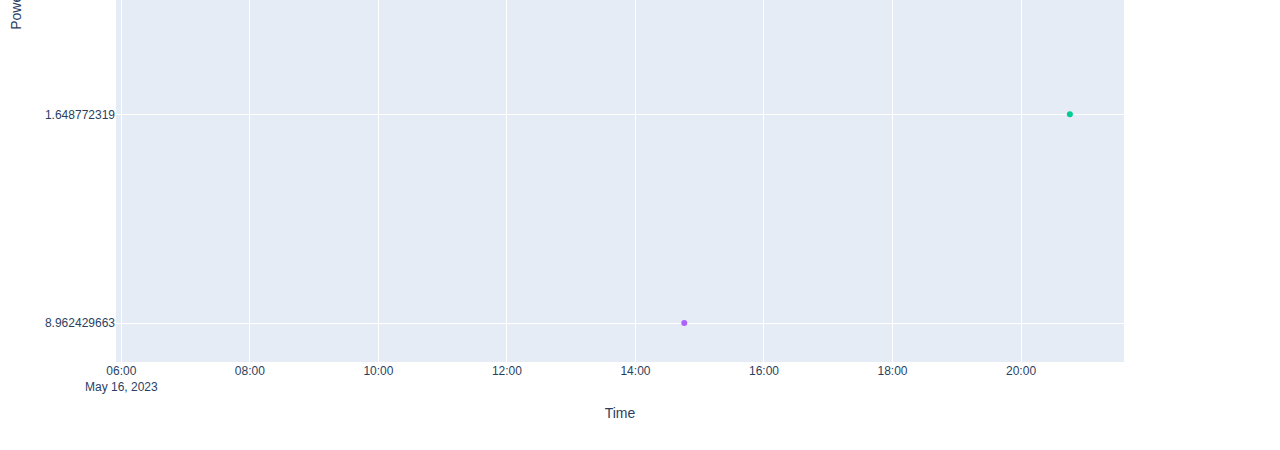
==== commit 96e37af3: "for ben to work on" ====
--- a/report_generation/report_graph.html
+++ b/report_generation/report_graph.html
@@ -1,20 +1,41 @@
 <html>
-<head>
+<head><style>
+html {
+    box-sizing: border-box;
+}
+h1 {color : purple;}
+p { color : red;
+    text-align: center;
+}
+.heading {
+    display: flex;
+    flex-direction: column;
+    align-items: center;
+    margin-left: -100px;
+}
+.container {
+    /* display: flex;
+    flex-flow: column; */
+    grid-template-columns: repeat(2,1fr); 
+    grid-gap: 10px;
+}
+.plotly-graph-div {
+   width: 50%;
+   height: 50%;
+}
+</style>
 <title>Daily Report</title>
 <link rel="stylesheet" href="./style.css">
 </head>
 <body>
 <div class="heading">
- <h1>Daily report</h1>
+<h1>Daily report</h1>
 <p1>Total number of riders in the last 24 hours: 4</p1>
 </div>
-<div class="container" >
-        <div>                      
-                <script type="text/javascript">window.PlotlyConfig = {MathJaxConfig: 'local'};</script>
-                <script charset="utf-8" src="https://cdn.plot.ly/plotly-2.20.0.min.js"></script>                <div id="56f33aa9-250a-4409-bf99-e04a29f4a89b" class="plotly-graph-div"></div>            <script type="text/javascript">                                    window.PLOTLYENV=window.PLOTLYENV || {};                                    if (document.getElementById("56f33aa9-250a-4409-bf99-e04a29f4a89b")) {                    Plotly.newPlot(                        "56f33aa9-250a-4409-bf99-e04a29f4a89b",                        [{"alignmentgroup":"True","hovertemplate":"gender=%{x}<br>count=%{y}<extra></extra>","legendgroup":"","marker":{"color":"#636efa","pattern":{"shape":""}},"name":"","offsetgroup":"","orientation":"v","showlegend":false,"textposition":"auto","x":["female","male"],"xaxis":"x","y":[1,3],"yaxis":"y","type":"bar"}],                        {"template":{"data":{"histogram2dcontour":[{"type":"histogram2dcontour","colorbar":{"outlinewidth":0,"ticks":""},"colorscale":[[0.0,"#0d0887"],[0.1111111111111111,"#46039f"],[0.2222222222222222,"#7201a8"],[0.3333333333333333,"#9c179e"],[0.4444444444444444,"#bd3786"],[0.5555555555555556,"#d8576b"],[0.6666666666666666,"#ed7953"],[0.7777777777777778,"#fb9f3a"],[0.8888888888888888,"#fdca26"],[1.0,"#f0f921"]]}],"choropleth":[{"type":"choropleth","colorbar":{"outlinewidth":0,"ticks":""}}],"histogram2d":[{"type":"histogram2d","colorbar":{"outlinewidth":0,"ticks":""},"colorscale":[[0.0,"#0d0887"],[0.1111111111111111,"#46039f"],[0.2222222222222222,"#7201a8"],[0.3333333333333333,"#9c179e"],[0.4444444444444444,"#bd3786"],[0.5555555555555556,"#d8576b"],[0.6666666666666666,"#ed7953"],[0.7777777777777778,"#fb9f3a"],[0.8888888888888888,"#fdca26"],[1.0,"#f0f921"]]}],"heatmap":[{"type":"heatmap","colorbar":{"outlinewidth":0,"ticks":""},"colorscale":[[0.0,"#0d0887"],[0.1111111111111111,"#46039f"],[0.2222222222222222,"#7201a8"],[0.3333333333333333,"#9c179e"],[0.4444444444444444,"#bd3786"],[0.5555555555555556,"#d8576b"],[0.6666666666666666,"#ed7953"],[0.7777777777777778,"#fb9f3a"],[0.8888888888888888,"#fdca26"],[1.0,"#f0f921"]]}],"heatmapgl":[{"type":"heatmapgl","colorbar":{"outlinewidth":0,"ticks":""},"colorscale":[[0.0,"#0d0887"],[0.1111111111111111,"#46039f"],[0.2222222222222222,"#7201a8"],[0.3333333333333333,"#9c179e"],[0.4444444444444444,"#bd3786"],[0.5555555555555556,"#d8576b"],[0.6666666666666666,"#ed7953"],[0.7777777777777778,"#fb9f3a"],[0.8888888888888888,"#fdca26"],[1.0,"#f0f921"]]}],"contourcarpet":[{"type":"contourcarpet","colorbar":{"outlinewidth":0,"ticks":""}}],"contour":[{"type":"contour","colorbar":{"outlinewidth":0,"ticks":""},"colorscale":[[0.0,"#0d0887"],[0.1111111111111111,"#46039f"],[0.2222222222222222,"#7201a8"],[0.3333333333333333,"#9c179e"],[0.4444444444444444,"#bd3786"],[0.5555555555555556,"#d8576b"],[0.6666666666666666,"#ed7953"],[0.7777777777777778,"#fb9f3a"],[0.8888888888888888,"#fdca26"],[1.0,"#f0f921"]]}],"surface":[{"type":"surface","colorbar":{"outlinewidth":0,"ticks":""},"colorscale":[[0.0,"#0d0887"],[0.1111111111111111,"#46039f"],[0.2222222222222222,"#7201a8"],[0.3333333333333333,"#9c179e"],[0.4444444444444444,"#bd3786"],[0.5555555555555556,"#d8576b"],[0.6666666666666666,"#ed7953"],[0.7777777777777778,"#fb9f3a"],[0.8888888888888888,"#fdca26"],[1.0,"#f0f921"]]}],"mesh3d":[{"type":"mesh3d","colorbar":{"outlinewidth":0,"ticks":""}}],"scatter":[{"fillpattern":{"fillmode":"overlay","size":10,"solidity":0.2},"type":"scatter"}],"parcoords":[{"type":"parcoords","line":{"colorbar":{"outlinewidth":0,"ticks":""}}}],"scatterpolargl":[{"type":"scatterpolargl","marker":{"colorbar":{"outlinewidth":0,"ticks":""}}}],"bar":[{"error_x":{"color":"#2a3f5f"},"error_y":{"color":"#2a3f5f"},"marker":{"line":{"color":"#E5ECF6","width":0.5},"pattern":{"fillmode":"overlay","size":10,"solidity":0.2}},"type":"bar"}],"scattergeo":[{"type":"scattergeo","marker":{"colorbar":{"outlinewidth":0,"ticks":""}}}],"scatterpolar":[{"type":"scatterpolar","marker":{"colorbar":{"outlinewidth":0,"ticks":""}}}],"histogram":[{"marker":{"pattern":{"fillmode":"overlay","size":10,"solidity":0.2}},"type":"histogram"}],"scattergl":[{"type":"scattergl","marker":{"colorbar":{"outlinewidth":0,"ticks":""}}}],"scatter3d":[{"type":"scatter3d","line":{"colorbar":{"outlinewidth":0,"ticks":""}},"marker":{"colorbar":{"outlinewidth":0,"ticks":""}}}],"scattermapbox":[{"type":"scattermapbox","marker":{"colorbar":{"outlinewidth":0,"ticks":""}}}],"scatterternary":[{"type":"scatterternary","marker":{"colorbar":{"outlinewidth":0,"ticks":""}}}],"scattercarpet":[{"type":"scattercarpet","marker":{"colorbar":{"outlinewidth":0,"ticks":""}}}],"carpet":[{"aaxis":{"endlinecolor":"#2a3f5f","gridcolor":"white","linecolor":"white","minorgridcolor":"white","startlinecolor":"#2a3f5f"},"baxis":{"endlinecolor":"#2a3f5f","gridcolor":"white","linecolor":"white","minorgridcolor":"white","startlinecolor":"#2a3f5f"},"type":"carpet"}],"table":[{"cells":{"fill":{"color":"#EBF0F8"},"line":{"color":"white"}},"header":{"fill":{"color":"#C8D4E3"},"line":{"color":"white"}},"type":"table"}],"barpolar":[{"marker":{"line":{"color":"#E5ECF6","width":0.5},"pattern":{"fillmode":"overlay","size":10,"solidity":0.2}},"type":"barpolar"}],"pie":[{"automargin":true,"type":"pie"}]},"layout":{"autotypenumbers":"strict","colorway":["#636efa","#EF553B","#00cc96","#ab63fa","#FFA15A","#19d3f3","#FF6692","#B6E880","#FF97FF","#FECB52"],"font":{"color":"#2a3f5f"},"hovermode":"closest","hoverlabel":{"align":"left"},"paper_bgcolor":"white","plot_bgcolor":"#E5ECF6","polar":{"bgcolor":"#E5ECF6","angularaxis":{"gridcolor":"white","linecolor":"white","ticks":""},"radialaxis":{"gridcolor":"white","linecolor":"white","ticks":""}},"ternary":{"bgcolor":"#E5ECF6","aaxis":{"gridcolor":"white","linecolor":"white","ticks":""},"baxis":{"gridcolor":"white","linecolor":"white","ticks":""},"caxis":{"gridcolor":"white","linecolor":"white","ticks":""}},"coloraxis":{"colorbar":{"outlinewidth":0,"ticks":""}},"colorscale":{"sequential":[[0.0,"#0d0887"],[0.1111111111111111,"#46039f"],[0.2222222222222222,"#7201a8"],[0.3333333333333333,"#9c179e"],[0.4444444444444444,"#bd3786"],[0.5555555555555556,"#d8576b"],[0.6666666666666666,"#ed7953"],[0.7777777777777778,"#fb9f3a"],[0.8888888888888888,"#fdca26"],[1.0,"#f0f921"]],"sequentialminus":[[0.0,"#0d0887"],[0.1111111111111111,"#46039f"],[0.2222222222222222,"#7201a8"],[0.3333333333333333,"#9c179e"],[0.4444444444444444,"#bd3786"],[0.5555555555555556,"#d8576b"],[0.6666666666666666,"#ed7953"],[0.7777777777777778,"#fb9f3a"],[0.8888888888888888,"#fdca26"],[1.0,"#f0f921"]],"diverging":[[0,"#8e0152"],[0.1,"#c51b7d"],[0.2,"#de77ae"],[0.3,"#f1b6da"],[0.4,"#fde0ef"],[0.5,"#f7f7f7"],[0.6,"#e6f5d0"],[0.7,"#b8e186"],[0.8,"#7fbc41"],[0.9,"#4d9221"],[1,"#276419"]]},"xaxis":{"gridcolor":"white","linecolor":"white","ticks":"","title":{"standoff":15},"zerolinecolor":"white","automargin":true,"zerolinewidth":2},"yaxis":{"gridcolor":"white","linecolor":"white","ticks":"","title":{"standoff":15},"zerolinecolor":"white","automargin":true,"zerolinewidth":2},"scene":{"xaxis":{"backgroundcolor":"#E5ECF6","gridcolor":"white","linecolor":"white","showbackground":true,"ticks":"","zerolinecolor":"white","gridwidth":2},"yaxis":{"backgroundcolor":"#E5ECF6","gridcolor":"white","linecolor":"white","showbackground":true,"ticks":"","zerolinecolor":"white","gridwidth":2},"zaxis":{"backgroundcolor":"#E5ECF6","gridcolor":"white","linecolor":"white","showbackground":true,"ticks":"","zerolinecolor":"white","gridwidth":2}},"shapedefaults":{"line":{"color":"#2a3f5f"}},"annotationdefaults":{"arrowcolor":"#2a3f5f","arrowhead":0,"arrowwidth":1},"geo":{"bgcolor":"white","landcolor":"#E5ECF6","subunitcolor":"white","showland":true,"showlakes":true,"lakecolor":"white"},"title":{"x":0.05},"mapbox":{"style":"light"}}},"xaxis":{"anchor":"y","domain":[0.0,1.0],"title":{"text":"gender"}},"yaxis":{"anchor":"x","domain":[0.0,1.0],"title":{"text":"count"}},"legend":{"tracegroupgap":0},"title":{"text":"Gender split between riders in the last 24 hours"},"barmode":"relative"},                        {"responsive": true}                    )                };                            </script>        </div><div>                        <script type="text/javascript">window.PlotlyConfig = {MathJaxConfig: 'local'};</script>
-                        <script charset="utf-8" src="https://cdn.plot.ly/plotly-2.20.0.min.js"></script>                <div id="f09eeb32-ec86-4f04-a28c-9cafb240a8a5" class="plotly-graph-div"></div>            <script type="text/javascript">                                    window.PLOTLYENV=window.PLOTLYENV || {};                                    if (document.getElementById("f09eeb32-ec86-4f04-a28c-9cafb240a8a5")) {                    Plotly.newPlot(                        "f09eeb32-ec86-4f04-a28c-9cafb240a8a5",                        [{"alignmentgroup":"True","hovertemplate":"age=%{x}<br>count=%{y}<extra></extra>","legendgroup":"","marker":{"color":"#636efa","pattern":{"shape":""}},"name":"","offsetgroup":"","orientation":"v","showlegend":false,"textposition":"auto","x":["10-20","21-30","31-40","41-50","51-60","61-70","71+"],"xaxis":"x","y":[1,3,0,0,0,0,0],"yaxis":"y","type":"bar"}],                        {"template":{"data":{"histogram2dcontour":[{"type":"histogram2dcontour","colorbar":{"outlinewidth":0,"ticks":""},"colorscale":[[0.0,"#0d0887"],[0.1111111111111111,"#46039f"],[0.2222222222222222,"#7201a8"],[0.3333333333333333,"#9c179e"],[0.4444444444444444,"#bd3786"],[0.5555555555555556,"#d8576b"],[0.6666666666666666,"#ed7953"],[0.7777777777777778,"#fb9f3a"],[0.8888888888888888,"#fdca26"],[1.0,"#f0f921"]]}],"choropleth":[{"type":"choropleth","colorbar":{"outlinewidth":0,"ticks":""}}],"histogram2d":[{"type":"histogram2d","colorbar":{"outlinewidth":0,"ticks":""},"colorscale":[[0.0,"#0d0887"],[0.1111111111111111,"#46039f"],[0.2222222222222222,"#7201a8"],[0.3333333333333333,"#9c179e"],[0.4444444444444444,"#bd3786"],[0.5555555555555556,"#d8576b"],[0.6666666666666666,"#ed7953"],[0.7777777777777778,"#fb9f3a"],[0.8888888888888888,"#fdca26"],[1.0,"#f0f921"]]}],"heatmap":[{"type":"heatmap","colorbar":{"outlinewidth":0,"ticks":""},"colorscale":[[0.0,"#0d0887"],[0.1111111111111111,"#46039f"],[0.2222222222222222,"#7201a8"],[0.3333333333333333,"#9c179e"],[0.4444444444444444,"#bd3786"],[0.5555555555555556,"#d8576b"],[0.6666666666666666,"#ed7953"],[0.7777777777777778,"#fb9f3a"],[0.8888888888888888,"#fdca26"],[1.0,"#f0f921"]]}],"heatmapgl":[{"type":"heatmapgl","colorbar":{"outlinewidth":0,"ticks":""},"colorscale":[[0.0,"#0d0887"],[0.1111111111111111,"#46039f"],[0.2222222222222222,"#7201a8"],[0.3333333333333333,"#9c179e"],[0.4444444444444444,"#bd3786"],[0.5555555555555556,"#d8576b"],[0.6666666666666666,"#ed7953"],[0.7777777777777778,"#fb9f3a"],[0.8888888888888888,"#fdca26"],[1.0,"#f0f921"]]}],"contourcarpet":[{"type":"contourcarpet","colorbar":{"outlinewidth":0,"ticks":""}}],"contour":[{"type":"contour","colorbar":{"outlinewidth":0,"ticks":""},"colorscale":[[0.0,"#0d0887"],[0.1111111111111111,"#46039f"],[0.2222222222222222,"#7201a8"],[0.3333333333333333,"#9c179e"],[0.4444444444444444,"#bd3786"],[0.5555555555555556,"#d8576b"],[0.6666666666666666,"#ed7953"],[0.7777777777777778,"#fb9f3a"],[0.8888888888888888,"#fdca26"],[1.0,"#f0f921"]]}],"surface":[{"type":"surface","colorbar":{"outlinewidth":0,"ticks":""},"colorscale":[[0.0,"#0d0887"],[0.1111111111111111,"#46039f"],[0.2222222222222222,"#7201a8"],[0.3333333333333333,"#9c179e"],[0.4444444444444444,"#bd3786"],[0.5555555555555556,"#d8576b"],[0.6666666666666666,"#ed7953"],[0.7777777777777778,"#fb9f3a"],[0.8888888888888888,"#fdca26"],[1.0,"#f0f921"]]}],"mesh3d":[{"type":"mesh3d","colorbar":{"outlinewidth":0,"ticks":""}}],"scatter":[{"fillpattern":{"fillmode":"overlay","size":10,"solidity":0.2},"type":"scatter"}],"parcoords":[{"type":"parcoords","line":{"colorbar":{"outlinewidth":0,"ticks":""}}}],"scatterpolargl":[{"type":"scatterpolargl","marker":{"colorbar":{"outlinewidth":0,"ticks":""}}}],"bar":[{"error_x":{"color":"#2a3f5f"},"error_y":{"color":"#2a3f5f"},"marker":{"line":{"color":"#E5ECF6","width":0.5},"pattern":{"fillmode":"overlay","size":10,"solidity":0.2}},"type":"bar"}],"scattergeo":[{"type":"scattergeo","marker":{"colorbar":{"outlinewidth":0,"ticks":""}}}],"scatterpolar":[{"type":"scatterpolar","marker":{"colorbar":{"outlinewidth":0,"ticks":""}}}],"histogram":[{"marker":{"pattern":{"fillmode":"overlay","size":10,"solidity":0.2}},"type":"histogram"}],"scattergl":[{"type":"scattergl","marker":{"colorbar":{"outlinewidth":0,"ticks":""}}}],"scatter3d":[{"type":"scatter3d","line":{"colorbar":{"outlinewidth":0,"ticks":""}},"marker":{"colorbar":{"outlinewidth":0,"ticks":""}}}],"scattermapbox":[{"type":"scattermapbox","marker":{"colorbar":{"outlinewidth":0,"ticks":""}}}],"scatterternary":[{"type":"scatterternary","marker":{"colorbar":{"outlinewidth":0,"ticks":""}}}],"scattercarpet":[{"type":"scattercarpet","marker":{"colorbar":{"outlinewidth":0,"ticks":""}}}],"carpet":[{"aaxis":{"endlinecolor":"#2a3f5f","gridcolor":"white","linecolor":"white","minorgridcolor":"white","startlinecolor":"#2a3f5f"},"baxis":{"endlinecolor":"#2a3f5f","gridcolor":"white","linecolor":"white","minorgridcolor":"white","startlinecolor":"#2a3f5f"},"type":"carpet"}],"table":[{"cells":{"fill":{"color":"#EBF0F8"},"line":{"color":"white"}},"header":{"fill":{"color":"#C8D4E3"},"line":{"color":"white"}},"type":"table"}],"barpolar":[{"marker":{"line":{"color":"#E5ECF6","width":0.5},"pattern":{"fillmode":"overlay","size":10,"solidity":0.2}},"type":"barpolar"}],"pie":[{"automargin":true,"type":"pie"}]},"layout":{"autotypenumbers":"strict","colorway":["#636efa","#EF553B","#00cc96","#ab63fa","#FFA15A","#19d3f3","#FF6692","#B6E880","#FF97FF","#FECB52"],"font":{"color":"#2a3f5f"},"hovermode":"closest","hoverlabel":{"align":"left"},"paper_bgcolor":"white","plot_bgcolor":"#E5ECF6","polar":{"bgcolor":"#E5ECF6","angularaxis":{"gridcolor":"white","linecolor":"white","ticks":""},"radialaxis":{"gridcolor":"white","linecolor":"white","ticks":""}},"ternary":{"bgcolor":"#E5ECF6","aaxis":{"gridcolor":"white","linecolor":"white","ticks":""},"baxis":{"gridcolor":"white","linecolor":"white","ticks":""},"caxis":{"gridcolor":"white","linecolor":"white","ticks":""}},"coloraxis":{"colorbar":{"outlinewidth":0,"ticks":""}},"colorscale":{"sequential":[[0.0,"#0d0887"],[0.1111111111111111,"#46039f"],[0.2222222222222222,"#7201a8"],[0.3333333333333333,"#9c179e"],[0.4444444444444444,"#bd3786"],[0.5555555555555556,"#d8576b"],[0.6666666666666666,"#ed7953"],[0.7777777777777778,"#fb9f3a"],[0.8888888888888888,"#fdca26"],[1.0,"#f0f921"]],"sequentialminus":[[0.0,"#0d0887"],[0.1111111111111111,"#46039f"],[0.2222222222222222,"#7201a8"],[0.3333333333333333,"#9c179e"],[0.4444444444444444,"#bd3786"],[0.5555555555555556,"#d8576b"],[0.6666666666666666,"#ed7953"],[0.7777777777777778,"#fb9f3a"],[0.8888888888888888,"#fdca26"],[1.0,"#f0f921"]],"diverging":[[0,"#8e0152"],[0.1,"#c51b7d"],[0.2,"#de77ae"],[0.3,"#f1b6da"],[0.4,"#fde0ef"],[0.5,"#f7f7f7"],[0.6,"#e6f5d0"],[0.7,"#b8e186"],[0.8,"#7fbc41"],[0.9,"#4d9221"],[1,"#276419"]]},"xaxis":{"gridcolor":"white","linecolor":"white","ticks":"","title":{"standoff":15},"zerolinecolor":"white","automargin":true,"zerolinewidth":2},"yaxis":{"gridcolor":"white","linecolor":"white","ticks":"","title":{"standoff":15},"zerolinecolor":"white","automargin":true,"zerolinewidth":2},"scene":{"xaxis":{"backgroundcolor":"#E5ECF6","gridcolor":"white","linecolor":"white","showbackground":true,"ticks":"","zerolinecolor":"white","gridwidth":2},"yaxis":{"backgroundcolor":"#E5ECF6","gridcolor":"white","linecolor":"white","showbackground":true,"ticks":"","zerolinecolor":"white","gridwidth":2},"zaxis":{"backgroundcolor":"#E5ECF6","gridcolor":"white","linecolor":"white","showbackground":true,"ticks":"","zerolinecolor":"white","gridwidth":2}},"shapedefaults":{"line":{"color":"#2a3f5f"}},"annotationdefaults":{"arrowcolor":"#2a3f5f","arrowhead":0,"arrowwidth":1},"geo":{"bgcolor":"white","landcolor":"#E5ECF6","subunitcolor":"white","showland":true,"showlakes":true,"lakecolor":"white"},"title":{"x":0.05},"mapbox":{"style":"light"}}},"xaxis":{"anchor":"y","domain":[0.0,1.0],"title":{"text":"age"}},"yaxis":{"anchor":"x","domain":[0.0,1.0],"title":{"text":"count"}},"legend":{"tracegroupgap":0},"title":{"text":"Age group split between riders in the last 24 hours"},"barmode":"relative"},                        {"responsive": true}                    )                };                            </script>        </div><div>                        <script type="text/javascript">window.PlotlyConfig = {MathJaxConfig: 'local'};</script>
-<script charset="utf-8" src="https://cdn.plot.ly/plotly-2.20.0.min.js"></script>                <div id="9e758e15-38f8-4c7f-899c-b256ff67e4e6" class="plotly-graph-div"></div>            <script type="text/javascript">                                    window.PLOTLYENV=window.PLOTLYENV || {};                                    if (document.getElementById("9e758e15-38f8-4c7f-899c-b256ff67e4e6")) {                    Plotly.newPlot(                        "9e758e15-38f8-4c7f-899c-b256ff67e4e6",                        [{"hovertemplate":"avg_heart_rate=%{y}<br>start_time=%{x}<extra></extra>","legendgroup":"84","marker":{"color":"#636efa","symbol":"circle"},"mode":"markers","name":"84","orientation":"v","showlegend":true,"x":["2023-05-16 06:45:34.22222"],"xaxis":"x","y":["84"],"yaxis":"y","type":"scatter"},{"hovertemplate":"avg_heart_rate=%{y}<br>start_time=%{x}<extra></extra>","legendgroup":"85","marker":{"color":"#EF553B","symbol":"circle"},"mode":"markers","name":"85","orientation":"v","showlegend":true,"x":["2023-05-16 15:45:34.22222"],"xaxis":"x","y":["85"],"yaxis":"y","type":"scatter"},{"hovertemplate":"avg_heart_rate=%{y}<br>start_time=%{x}<extra></extra>","legendgroup":"63","marker":{"color":"#00cc96","symbol":"circle"},"mode":"markers","name":"63","orientation":"v","showlegend":true,"x":["2023-05-16 20:45:34.22222"],"xaxis":"x","y":["63"],"yaxis":"y","type":"scatter"},{"hovertemplate":"avg_heart_rate=%{y}<br>start_time=%{x}<extra></extra>","legendgroup":"72","marker":{"color":"#ab63fa","symbol":"circle"},"mode":"markers","name":"72","orientation":"v","showlegend":true,"x":["2023-05-16 14:45:34.22222"],"xaxis":"x","y":["72"],"yaxis":"y","type":"scatter"}],                        {"template":{"data":{"histogram2dcontour":[{"type":"histogram2dcontour","colorbar":{"outlinewidth":0,"ticks":""},"colorscale":[[0.0,"#0d0887"],[0.1111111111111111,"#46039f"],[0.2222222222222222,"#7201a8"],[0.3333333333333333,"#9c179e"],[0.4444444444444444,"#bd3786"],[0.5555555555555556,"#d8576b"],[0.6666666666666666,"#ed7953"],[0.7777777777777778,"#fb9f3a"],[0.8888888888888888,"#fdca26"],[1.0,"#f0f921"]]}],"choropleth":[{"type":"choropleth","colorbar":{"outlinewidth":0,"ticks":""}}],"histogram2d":[{"type":"histogram2d","colorbar":{"outlinewidth":0,"ticks":""},"colorscale":[[0.0,"#0d0887"],[0.1111111111111111,"#46039f"],[0.2222222222222222,"#7201a8"],[0.3333333333333333,"#9c179e"],[0.4444444444444444,"#bd3786"],[0.5555555555555556,"#d8576b"],[0.6666666666666666,"#ed7953"],[0.7777777777777778,"#fb9f3a"],[0.8888888888888888,"#fdca26"],[1.0,"#f0f921"]]}],"heatmap":[{"type":"heatmap","colorbar":{"outlinewidth":0,"ticks":""},"colorscale":[[0.0,"#0d0887"],[0.1111111111111111,"#46039f"],[0.2222222222222222,"#7201a8"],[0.3333333333333333,"#9c179e"],[0.4444444444444444,"#bd3786"],[0.5555555555555556,"#d8576b"],[0.6666666666666666,"#ed7953"],[0.7777777777777778,"#fb9f3a"],[0.8888888888888888,"#fdca26"],[1.0,"#f0f921"]]}],"heatmapgl":[{"type":"heatmapgl","colorbar":{"outlinewidth":0,"ticks":""},"colorscale":[[0.0,"#0d0887"],[0.1111111111111111,"#46039f"],[0.2222222222222222,"#7201a8"],[0.3333333333333333,"#9c179e"],[0.4444444444444444,"#bd3786"],[0.5555555555555556,"#d8576b"],[0.6666666666666666,"#ed7953"],[0.7777777777777778,"#fb9f3a"],[0.8888888888888888,"#fdca26"],[1.0,"#f0f921"]]}],"contourcarpet":[{"type":"contourcarpet","colorbar":{"outlinewidth":0,"ticks":""}}],"contour":[{"type":"contour","colorbar":{"outlinewidth":0,"ticks":""},"colorscale":[[0.0,"#0d0887"],[0.1111111111111111,"#46039f"],[0.2222222222222222,"#7201a8"],[0.3333333333333333,"#9c179e"],[0.4444444444444444,"#bd3786"],[0.5555555555555556,"#d8576b"],[0.6666666666666666,"#ed7953"],[0.7777777777777778,"#fb9f3a"],[0.8888888888888888,"#fdca26"],[1.0,"#f0f921"]]}],"surface":[{"type":"surface","colorbar":{"outlinewidth":0,"ticks":""},"colorscale":[[0.0,"#0d0887"],[0.1111111111111111,"#46039f"],[0.2222222222222222,"#7201a8"],[0.3333333333333333,"#9c179e"],[0.4444444444444444,"#bd3786"],[0.5555555555555556,"#d8576b"],[0.6666666666666666,"#ed7953"],[0.7777777777777778,"#fb9f3a"],[0.8888888888888888,"#fdca26"],[1.0,"#f0f921"]]}],"mesh3d":[{"type":"mesh3d","colorbar":{"outlinewidth":0,"ticks":""}}],"scatter":[{"fillpattern":{"fillmode":"overlay","size":10,"solidity":0.2},"type":"scatter"}],"parcoords":[{"type":"parcoords","line":{"colorbar":{"outlinewidth":0,"ticks":""}}}],"scatterpolargl":[{"type":"scatterpolargl","marker":{"colorbar":{"outlinewidth":0,"ticks":""}}}],"bar":[{"error_x":{"color":"#2a3f5f"},"error_y":{"color":"#2a3f5f"},"marker":{"line":{"color":"#E5ECF6","width":0.5},"pattern":{"fillmode":"overlay","size":10,"solidity":0.2}},"type":"bar"}],"scattergeo":[{"type":"scattergeo","marker":{"colorbar":{"outlinewidth":0,"ticks":""}}}],"scatterpolar":[{"type":"scatterpolar","marker":{"colorbar":{"outlinewidth":0,"ticks":""}}}],"histogram":[{"marker":{"pattern":{"fillmode":"overlay","size":10,"solidity":0.2}},"type":"histogram"}],"scattergl":[{"type":"scattergl","marker":{"colorbar":{"outlinewidth":0,"ticks":""}}}],"scatter3d":[{"type":"scatter3d","line":{"colorbar":{"outlinewidth":0,"ticks":""}},"marker":{"colorbar":{"outlinewidth":0,"ticks":""}}}],"scattermapbox":[{"type":"scattermapbox","marker":{"colorbar":{"outlinewidth":0,"ticks":""}}}],"scatterternary":[{"type":"scatterternary","marker":{"colorbar":{"outlinewidth":0,"ticks":""}}}],"scattercarpet":[{"type":"scattercarpet","marker":{"colorbar":{"outlinewidth":0,"ticks":""}}}],"carpet":[{"aaxis":{"endlinecolor":"#2a3f5f","gridcolor":"white","linecolor":"white","minorgridcolor":"white","startlinecolor":"#2a3f5f"},"baxis":{"endlinecolor":"#2a3f5f","gridcolor":"white","linecolor":"white","minorgridcolor":"white","startlinecolor":"#2a3f5f"},"type":"carpet"}],"table":[{"cells":{"fill":{"color":"#EBF0F8"},"line":{"color":"white"}},"header":{"fill":{"color":"#C8D4E3"},"line":{"color":"white"}},"type":"table"}],"barpolar":[{"marker":{"line":{"color":"#E5ECF6","width":0.5},"pattern":{"fillmode":"overlay","size":10,"solidity":0.2}},"type":"barpolar"}],"pie":[{"automargin":true,"type":"pie"}]},"layout":{"autotypenumbers":"strict","colorway":["#636efa","#EF553B","#00cc96","#ab63fa","#FFA15A","#19d3f3","#FF6692","#B6E880","#FF97FF","#FECB52"],"font":{"color":"#2a3f5f"},"hovermode":"closest","hoverlabel":{"align":"left"},"paper_bgcolor":"white","plot_bgcolor":"#E5ECF6","polar":{"bgcolor":"#E5ECF6","angularaxis":{"gridcolor":"white","linecolor":"white","ticks":""},"radialaxis":{"gridcolor":"white","linecolor":"white","ticks":""}},"ternary":{"bgcolor":"#E5ECF6","aaxis":{"gridcolor":"white","linecolor":"white","ticks":""},"baxis":{"gridcolor":"white","linecolor":"white","ticks":""},"caxis":{"gridcolor":"white","linecolor":"white","ticks":""}},"coloraxis":{"colorbar":{"outlinewidth":0,"ticks":""}},"colorscale":{"sequential":[[0.0,"#0d0887"],[0.1111111111111111,"#46039f"],[0.2222222222222222,"#7201a8"],[0.3333333333333333,"#9c179e"],[0.4444444444444444,"#bd3786"],[0.5555555555555556,"#d8576b"],[0.6666666666666666,"#ed7953"],[0.7777777777777778,"#fb9f3a"],[0.8888888888888888,"#fdca26"],[1.0,"#f0f921"]],"sequentialminus":[[0.0,"#0d0887"],[0.1111111111111111,"#46039f"],[0.2222222222222222,"#7201a8"],[0.3333333333333333,"#9c179e"],[0.4444444444444444,"#bd3786"],[0.5555555555555556,"#d8576b"],[0.6666666666666666,"#ed7953"],[0.7777777777777778,"#fb9f3a"],[0.8888888888888888,"#fdca26"],[1.0,"#f0f921"]],"diverging":[[0,"#8e0152"],[0.1,"#c51b7d"],[0.2,"#de77ae"],[0.3,"#f1b6da"],[0.4,"#fde0ef"],[0.5,"#f7f7f7"],[0.6,"#e6f5d0"],[0.7,"#b8e186"],[0.8,"#7fbc41"],[0.9,"#4d9221"],[1,"#276419"]]},"xaxis":{"gridcolor":"white","linecolor":"white","ticks":"","title":{"standoff":15},"zerolinecolor":"white","automargin":true,"zerolinewidth":2},"yaxis":{"gridcolor":"white","linecolor":"white","ticks":"","title":{"standoff":15},"zerolinecolor":"white","automargin":true,"zerolinewidth":2},"scene":{"xaxis":{"backgroundcolor":"#E5ECF6","gridcolor":"white","linecolor":"white","showbackground":true,"ticks":"","zerolinecolor":"white","gridwidth":2},"yaxis":{"backgroundcolor":"#E5ECF6","gridcolor":"white","linecolor":"white","showbackground":true,"ticks":"","zerolinecolor":"white","gridwidth":2},"zaxis":{"backgroundcolor":"#E5ECF6","gridcolor":"white","linecolor":"white","showbackground":true,"ticks":"","zerolinecolor":"white","gridwidth":2}},"shapedefaults":{"line":{"color":"#2a3f5f"}},"annotationdefaults":{"arrowcolor":"#2a3f5f","arrowhead":0,"arrowwidth":1},"geo":{"bgcolor":"white","landcolor":"#E5ECF6","subunitcolor":"white","showland":true,"showlakes":true,"lakecolor":"white"},"title":{"x":0.05},"mapbox":{"style":"light"}}},"xaxis":{"anchor":"y","domain":[0.0,1.0],"title":{"text":"Time"}},"yaxis":{"anchor":"x","domain":[0.0,1.0],"title":{"text":"Heart rate"},"categoryorder":"array","categoryarray":["72","63","85","84"]},"legend":{"title":{"text":"avg_heart_rate"},"tracegroupgap":0},"title":{"text":"Average heart rate in the past day"}},                        {"responsive": true}                    )                };                            </script>        </div><div>                        <script type="text/javascript">window.PlotlyConfig = {MathJaxConfig: 'local'};</script>
-                                        <script charset="utf-8" src="https://cdn.plot.ly/plotly-2.20.0.min.js"></script>                <div id="a49c40cd-1bef-4e42-927b-a6cdaf26257d" class="plotly-graph-div"></div>            <script type="text/javascript">                                    window.PLOTLYENV=window.PLOTLYENV || {};                                    if (document.getElementById("a49c40cd-1bef-4e42-927b-a6cdaf26257d")) {                    Plotly.newPlot(                        "a49c40cd-1bef-4e42-927b-a6cdaf26257d",                        [{"hovertemplate":"avg_power=%{y}<br>start_time=%{x}<extra></extra>","legendgroup":"11.22896664","marker":{"color":"#636efa","symbol":"circle"},"mode":"markers","name":"11.22896664","orientation":"v","showlegend":true,"x":["2023-05-16 06:45:34.22222"],"xaxis":"x","y":["11.22896664"],"yaxis":"y","type":"scatter"},{"hovertemplate":"avg_power=%{y}<br>start_time=%{x}<extra></extra>","legendgroup":"12.54785501","marker":{"color":"#EF553B","symbol":"circle"},"mode":"markers","name":"12.54785501","orientation":"v","showlegend":true,"x":["2023-05-16 15:45:34.22222"],"xaxis":"x","y":["12.54785501"],"yaxis":"y","type":"scatter"},{"hovertemplate":"avg_power=%{y}<br>start_time=%{x}<extra></extra>","legendgroup":"1.648772319","marker":{"color":"#00cc96","symbol":"circle"},"mode":"markers","name":"1.648772319","orientation":"v","showlegend":true,"x":["2023-05-16 20:45:34.22222"],"xaxis":"x","y":["1.648772319"],"yaxis":"y","type":"scatter"},{"hovertemplate":"avg_power=%{y}<br>start_time=%{x}<extra></extra>","legendgroup":"8.962429663","marker":{"color":"#ab63fa","symbol":"circle"},"mode":"markers","name":"8.962429663","orientation":"v","showlegend":true,"x":["2023-05-16 14:45:34.22222"],"xaxis":"x","y":["8.962429663"],"yaxis":"y","type":"scatter"}],                        {"template":{"data":{"histogram2dcontour":[{"type":"histogram2dcontour","colorbar":{"outlinewidth":0,"ticks":""},"colorscale":[[0.0,"#0d0887"],[0.1111111111111111,"#46039f"],[0.2222222222222222,"#7201a8"],[0.3333333333333333,"#9c179e"],[0.4444444444444444,"#bd3786"],[0.5555555555555556,"#d8576b"],[0.6666666666666666,"#ed7953"],[0.7777777777777778,"#fb9f3a"],[0.8888888888888888,"#fdca26"],[1.0,"#f0f921"]]}],"choropleth":[{"type":"choropleth","colorbar":{"outlinewidth":0,"ticks":""}}],"histogram2d":[{"type":"histogram2d","colorbar":{"outlinewidth":0,"ticks":""},"colorscale":[[0.0,"#0d0887"],[0.1111111111111111,"#46039f"],[0.2222222222222222,"#7201a8"],[0.3333333333333333,"#9c179e"],[0.4444444444444444,"#bd3786"],[0.5555555555555556,"#d8576b"],[0.6666666666666666,"#ed7953"],[0.7777777777777778,"#fb9f3a"],[0.8888888888888888,"#fdca26"],[1.0,"#f0f921"]]}],"heatmap":[{"type":"heatmap","colorbar":{"outlinewidth":0,"ticks":""},"colorscale":[[0.0,"#0d0887"],[0.1111111111111111,"#46039f"],[0.2222222222222222,"#7201a8"],[0.3333333333333333,"#9c179e"],[0.4444444444444444,"#bd3786"],[0.5555555555555556,"#d8576b"],[0.6666666666666666,"#ed7953"],[0.7777777777777778,"#fb9f3a"],[0.8888888888888888,"#fdca26"],[1.0,"#f0f921"]]}],"heatmapgl":[{"type":"heatmapgl","colorbar":{"outlinewidth":0,"ticks":""},"colorscale":[[0.0,"#0d0887"],[0.1111111111111111,"#46039f"],[0.2222222222222222,"#7201a8"],[0.3333333333333333,"#9c179e"],[0.4444444444444444,"#bd3786"],[0.5555555555555556,"#d8576b"],[0.6666666666666666,"#ed7953"],[0.7777777777777778,"#fb9f3a"],[0.8888888888888888,"#fdca26"],[1.0,"#f0f921"]]}],"contourcarpet":[{"type":"contourcarpet","colorbar":{"outlinewidth":0,"ticks":""}}],"contour":[{"type":"contour","colorbar":{"outlinewidth":0,"ticks":""},"colorscale":[[0.0,"#0d0887"],[0.1111111111111111,"#46039f"],[0.2222222222222222,"#7201a8"],[0.3333333333333333,"#9c179e"],[0.4444444444444444,"#bd3786"],[0.5555555555555556,"#d8576b"],[0.6666666666666666,"#ed7953"],[0.7777777777777778,"#fb9f3a"],[0.8888888888888888,"#fdca26"],[1.0,"#f0f921"]]}],"surface":[{"type":"surface","colorbar":{"outlinewidth":0,"ticks":""},"colorscale":[[0.0,"#0d0887"],[0.1111111111111111,"#46039f"],[0.2222222222222222,"#7201a8"],[0.3333333333333333,"#9c179e"],[0.4444444444444444,"#bd3786"],[0.5555555555555556,"#d8576b"],[0.6666666666666666,"#ed7953"],[0.7777777777777778,"#fb9f3a"],[0.8888888888888888,"#fdca26"],[1.0,"#f0f921"]]}],"mesh3d":[{"type":"mesh3d","colorbar":{"outlinewidth":0,"ticks":""}}],"scatter":[{"fillpattern":{"fillmode":"overlay","size":10,"solidity":0.2},"type":"scatter"}],"parcoords":[{"type":"parcoords","line":{"colorbar":{"outlinewidth":0,"ticks":""}}}],"scatterpolargl":[{"type":"scatterpolargl","marker":{"colorbar":{"outlinewidth":0,"ticks":""}}}],"bar":[{"error_x":{"color":"#2a3f5f"},"error_y":{"color":"#2a3f5f"},"marker":{"line":{"color":"#E5ECF6","width":0.5},"pattern":{"fillmode":"overlay","size":10,"solidity":0.2}},"type":"bar"}],"scattergeo":[{"type":"scattergeo","marker":{"colorbar":{"outlinewidth":0,"ticks":""}}}],"scatterpolar":[{"type":"scatterpolar","marker":{"colorbar":{"outlinewidth":0,"ticks":""}}}],"histogram":[{"marker":{"pattern":{"fillmode":"overlay","size":10,"solidity":0.2}},"type":"histogram"}],"scattergl":[{"type":"scattergl","marker":{"colorbar":{"outlinewidth":0,"ticks":""}}}],"scatter3d":[{"type":"scatter3d","line":{"colorbar":{"outlinewidth":0,"ticks":""}},"marker":{"colorbar":{"outlinewidth":0,"ticks":""}}}],"scattermapbox":[{"type":"scattermapbox","marker":{"colorbar":{"outlinewidth":0,"ticks":""}}}],"scatterternary":[{"type":"scatterternary","marker":{"colorbar":{"outlinewidth":0,"ticks":""}}}],"scattercarpet":[{"type":"scattercarpet","marker":{"colorbar":{"outlinewidth":0,"ticks":""}}}],"carpet":[{"aaxis":{"endlinecolor":"#2a3f5f","gridcolor":"white","linecolor":"white","minorgridcolor":"white","startlinecolor":"#2a3f5f"},"baxis":{"endlinecolor":"#2a3f5f","gridcolor":"white","linecolor":"white","minorgridcolor":"white","startlinecolor":"#2a3f5f"},"type":"carpet"}],"table":[{"cells":{"fill":{"color":"#EBF0F8"},"line":{"color":"white"}},"header":{"fill":{"color":"#C8D4E3"},"line":{"color":"white"}},"type":"table"}],"barpolar":[{"marker":{"line":{"color":"#E5ECF6","width":0.5},"pattern":{"fillmode":"overlay","size":10,"solidity":0.2}},"type":"barpolar"}],"pie":[{"automargin":true,"type":"pie"}]},"layout":{"autotypenumbers":"strict","colorway":["#636efa","#EF553B","#00cc96","#ab63fa","#FFA15A","#19d3f3","#FF6692","#B6E880","#FF97FF","#FECB52"],"font":{"color":"#2a3f5f"},"hovermode":"closest","hoverlabel":{"align":"left"},"paper_bgcolor":"white","plot_bgcolor":"#E5ECF6","polar":{"bgcolor":"#E5ECF6","angularaxis":{"gridcolor":"white","linecolor":"white","ticks":""},"radialaxis":{"gridcolor":"white","linecolor":"white","ticks":""}},"ternary":{"bgcolor":"#E5ECF6","aaxis":{"gridcolor":"white","linecolor":"white","ticks":""},"baxis":{"gridcolor":"white","linecolor":"white","ticks":""},"caxis":{"gridcolor":"white","linecolor":"white","ticks":""}},"coloraxis":{"colorbar":{"outlinewidth":0,"ticks":""}},"colorscale":{"sequential":[[0.0,"#0d0887"],[0.1111111111111111,"#46039f"],[0.2222222222222222,"#7201a8"],[0.3333333333333333,"#9c179e"],[0.4444444444444444,"#bd3786"],[0.5555555555555556,"#d8576b"],[0.6666666666666666,"#ed7953"],[0.7777777777777778,"#fb9f3a"],[0.8888888888888888,"#fdca26"],[1.0,"#f0f921"]],"sequentialminus":[[0.0,"#0d0887"],[0.1111111111111111,"#46039f"],[0.2222222222222222,"#7201a8"],[0.3333333333333333,"#9c179e"],[0.4444444444444444,"#bd3786"],[0.5555555555555556,"#d8576b"],[0.6666666666666666,"#ed7953"],[0.7777777777777778,"#fb9f3a"],[0.8888888888888888,"#fdca26"],[1.0,"#f0f921"]],"diverging":[[0,"#8e0152"],[0.1,"#c51b7d"],[0.2,"#de77ae"],[0.3,"#f1b6da"],[0.4,"#fde0ef"],[0.5,"#f7f7f7"],[0.6,"#e6f5d0"],[0.7,"#b8e186"],[0.8,"#7fbc41"],[0.9,"#4d9221"],[1,"#276419"]]},"xaxis":{"gridcolor":"white","linecolor":"white","ticks":"","title":{"standoff":15},"zerolinecolor":"white","automargin":true,"zerolinewidth":2},"yaxis":{"gridcolor":"white","linecolor":"white","ticks":"","title":{"standoff":15},"zerolinecolor":"white","automargin":true,"zerolinewidth":2},"scene":{"xaxis":{"backgroundcolor":"#E5ECF6","gridcolor":"white","linecolor":"white","showbackground":true,"ticks":"","zerolinecolor":"white","gridwidth":2},"yaxis":{"backgroundcolor":"#E5ECF6","gridcolor":"white","linecolor":"white","showbackground":true,"ticks":"","zerolinecolor":"white","gridwidth":2},"zaxis":{"backgroundcolor":"#E5ECF6","gridcolor":"white","linecolor":"white","showbackground":true,"ticks":"","zerolinecolor":"white","gridwidth":2}},"shapedefaults":{"line":{"color":"#2a3f5f"}},"annotationdefaults":{"arrowcolor":"#2a3f5f","arrowhead":0,"arrowwidth":1},"geo":{"bgcolor":"white","landcolor":"#E5ECF6","subunitcolor":"white","showland":true,"showlakes":true,"lakecolor":"white"},"title":{"x":0.05},"mapbox":{"style":"light"}}},"xaxis":{"anchor":"y","domain":[0.0,1.0],"title":{"text":"Time"}},"yaxis":{"anchor":"x","domain":[0.0,1.0],"title":{"text":"Power"},"categoryorder":"array","categoryarray":["8.962429663","1.648772319","12.54785501","11.22896664"]},"legend":{"title":{"text":"avg_power"},"tracegroupgap":0},"title":{"text":"Average power in the past day"}},                        {"responsive": true}                    )                };                            </script>        </div>
-                                </div>
-                                </body>
+<div class="container" ><div>                        <script type="text/javascript">window.PlotlyConfig = {MathJaxConfig: 'local'};</script>
+        <script charset="utf-8" src="https://cdn.plot.ly/plotly-2.20.0.min.js"></script>                <div id="94a87f4c-a0e5-4b4c-b5a8-4d359acdb74d" class="plotly-graph-div" style="height:100%; width:100%;"></div>            <script type="text/javascript">                                    window.PLOTLYENV=window.PLOTLYENV || {};                                    if (document.getElementById("94a87f4c-a0e5-4b4c-b5a8-4d359acdb74d")) {                    Plotly.newPlot(                        "94a87f4c-a0e5-4b4c-b5a8-4d359acdb74d",                        [{"alignmentgroup":"True","hovertemplate":"gender=%{x}<br>count=%{y}<extra></extra>","legendgroup":"","marker":{"color":"#636efa","pattern":{"shape":""}},"name":"","offsetgroup":"","orientation":"v","showlegend":false,"textposition":"auto","x":["female","male"],"xaxis":"x","y":[1,3],"yaxis":"y","type":"bar"}],                        {"template":{"data":{"histogram2dcontour":[{"type":"histogram2dcontour","colorbar":{"outlinewidth":0,"ticks":""},"colorscale":[[0.0,"#0d0887"],[0.1111111111111111,"#46039f"],[0.2222222222222222,"#7201a8"],[0.3333333333333333,"#9c179e"],[0.4444444444444444,"#bd3786"],[0.5555555555555556,"#d8576b"],[0.6666666666666666,"#ed7953"],[0.7777777777777778,"#fb9f3a"],[0.8888888888888888,"#fdca26"],[1.0,"#f0f921"]]}],"choropleth":[{"type":"choropleth","colorbar":{"outlinewidth":0,"ticks":""}}],"histogram2d":[{"type":"histogram2d","colorbar":{"outlinewidth":0,"ticks":""},"colorscale":[[0.0,"#0d0887"],[0.1111111111111111,"#46039f"],[0.2222222222222222,"#7201a8"],[0.3333333333333333,"#9c179e"],[0.4444444444444444,"#bd3786"],[0.5555555555555556,"#d8576b"],[0.6666666666666666,"#ed7953"],[0.7777777777777778,"#fb9f3a"],[0.8888888888888888,"#fdca26"],[1.0,"#f0f921"]]}],"heatmap":[{"type":"heatmap","colorbar":{"outlinewidth":0,"ticks":""},"colorscale":[[0.0,"#0d0887"],[0.1111111111111111,"#46039f"],[0.2222222222222222,"#7201a8"],[0.3333333333333333,"#9c179e"],[0.4444444444444444,"#bd3786"],[0.5555555555555556,"#d8576b"],[0.6666666666666666,"#ed7953"],[0.7777777777777778,"#fb9f3a"],[0.8888888888888888,"#fdca26"],[1.0,"#f0f921"]]}],"heatmapgl":[{"type":"heatmapgl","colorbar":{"outlinewidth":0,"ticks":""},"colorscale":[[0.0,"#0d0887"],[0.1111111111111111,"#46039f"],[0.2222222222222222,"#7201a8"],[0.3333333333333333,"#9c179e"],[0.4444444444444444,"#bd3786"],[0.5555555555555556,"#d8576b"],[0.6666666666666666,"#ed7953"],[0.7777777777777778,"#fb9f3a"],[0.8888888888888888,"#fdca26"],[1.0,"#f0f921"]]}],"contourcarpet":[{"type":"contourcarpet","colorbar":{"outlinewidth":0,"ticks":""}}],"contour":[{"type":"contour","colorbar":{"outlinewidth":0,"ticks":""},"colorscale":[[0.0,"#0d0887"],[0.1111111111111111,"#46039f"],[0.2222222222222222,"#7201a8"],[0.3333333333333333,"#9c179e"],[0.4444444444444444,"#bd3786"],[0.5555555555555556,"#d8576b"],[0.6666666666666666,"#ed7953"],[0.7777777777777778,"#fb9f3a"],[0.8888888888888888,"#fdca26"],[1.0,"#f0f921"]]}],"surface":[{"type":"surface","colorbar":{"outlinewidth":0,"ticks":""},"colorscale":[[0.0,"#0d0887"],[0.1111111111111111,"#46039f"],[0.2222222222222222,"#7201a8"],[0.3333333333333333,"#9c179e"],[0.4444444444444444,"#bd3786"],[0.5555555555555556,"#d8576b"],[0.6666666666666666,"#ed7953"],[0.7777777777777778,"#fb9f3a"],[0.8888888888888888,"#fdca26"],[1.0,"#f0f921"]]}],"mesh3d":[{"type":"mesh3d","colorbar":{"outlinewidth":0,"ticks":""}}],"scatter":[{"fillpattern":{"fillmode":"overlay","size":10,"solidity":0.2},"type":"scatter"}],"parcoords":[{"type":"parcoords","line":{"colorbar":{"outlinewidth":0,"ticks":""}}}],"scatterpolargl":[{"type":"scatterpolargl","marker":{"colorbar":{"outlinewidth":0,"ticks":""}}}],"bar":[{"error_x":{"color":"#2a3f5f"},"error_y":{"color":"#2a3f5f"},"marker":{"line":{"color":"#E5ECF6","width":0.5},"pattern":{"fillmode":"overlay","size":10,"solidity":0.2}},"type":"bar"}],"scattergeo":[{"type":"scattergeo","marker":{"colorbar":{"outlinewidth":0,"ticks":""}}}],"scatterpolar":[{"type":"scatterpolar","marker":{"colorbar":{"outlinewidth":0,"ticks":""}}}],"histogram":[{"marker":{"pattern":{"fillmode":"overlay","size":10,"solidity":0.2}},"type":"histogram"}],"scattergl":[{"type":"scattergl","marker":{"colorbar":{"outlinewidth":0,"ticks":""}}}],"scatter3d":[{"type":"scatter3d","line":{"colorbar":{"outlinewidth":0,"ticks":""}},"marker":{"colorbar":{"outlinewidth":0,"ticks":""}}}],"scattermapbox":[{"type":"scattermapbox","marker":{"colorbar":{"outlinewidth":0,"ticks":""}}}],"scatterternary":[{"type":"scatterternary","marker":{"colorbar":{"outlinewidth":0,"ticks":""}}}],"scattercarpet":[{"type":"scattercarpet","marker":{"colorbar":{"outlinewidth":0,"ticks":""}}}],"carpet":[{"aaxis":{"endlinecolor":"#2a3f5f","gridcolor":"white","linecolor":"white","minorgridcolor":"white","startlinecolor":"#2a3f5f"},"baxis":{"endlinecolor":"#2a3f5f","gridcolor":"white","linecolor":"white","minorgridcolor":"white","startlinecolor":"#2a3f5f"},"type":"carpet"}],"table":[{"cells":{"fill":{"color":"#EBF0F8"},"line":{"color":"white"}},"header":{"fill":{"color":"#C8D4E3"},"line":{"color":"white"}},"type":"table"}],"barpolar":[{"marker":{"line":{"color":"#E5ECF6","width":0.5},"pattern":{"fillmode":"overlay","size":10,"solidity":0.2}},"type":"barpolar"}],"pie":[{"automargin":true,"type":"pie"}]},"layout":{"autotypenumbers":"strict","colorway":["#636efa","#EF553B","#00cc96","#ab63fa","#FFA15A","#19d3f3","#FF6692","#B6E880","#FF97FF","#FECB52"],"font":{"color":"#2a3f5f"},"hovermode":"closest","hoverlabel":{"align":"left"},"paper_bgcolor":"white","plot_bgcolor":"#E5ECF6","polar":{"bgcolor":"#E5ECF6","angularaxis":{"gridcolor":"white","linecolor":"white","ticks":""},"radialaxis":{"gridcolor":"white","linecolor":"white","ticks":""}},"ternary":{"bgcolor":"#E5ECF6","aaxis":{"gridcolor":"white","linecolor":"white","ticks":""},"baxis":{"gridcolor":"white","linecolor":"white","ticks":""},"caxis":{"gridcolor":"white","linecolor":"white","ticks":""}},"coloraxis":{"colorbar":{"outlinewidth":0,"ticks":""}},"colorscale":{"sequential":[[0.0,"#0d0887"],[0.1111111111111111,"#46039f"],[0.2222222222222222,"#7201a8"],[0.3333333333333333,"#9c179e"],[0.4444444444444444,"#bd3786"],[0.5555555555555556,"#d8576b"],[0.6666666666666666,"#ed7953"],[0.7777777777777778,"#fb9f3a"],[0.8888888888888888,"#fdca26"],[1.0,"#f0f921"]],"sequentialminus":[[0.0,"#0d0887"],[0.1111111111111111,"#46039f"],[0.2222222222222222,"#7201a8"],[0.3333333333333333,"#9c179e"],[0.4444444444444444,"#bd3786"],[0.5555555555555556,"#d8576b"],[0.6666666666666666,"#ed7953"],[0.7777777777777778,"#fb9f3a"],[0.8888888888888888,"#fdca26"],[1.0,"#f0f921"]],"diverging":[[0,"#8e0152"],[0.1,"#c51b7d"],[0.2,"#de77ae"],[0.3,"#f1b6da"],[0.4,"#fde0ef"],[0.5,"#f7f7f7"],[0.6,"#e6f5d0"],[0.7,"#b8e186"],[0.8,"#7fbc41"],[0.9,"#4d9221"],[1,"#276419"]]},"xaxis":{"gridcolor":"white","linecolor":"white","ticks":"","title":{"standoff":15},"zerolinecolor":"white","automargin":true,"zerolinewidth":2},"yaxis":{"gridcolor":"white","linecolor":"white","ticks":"","title":{"standoff":15},"zerolinecolor":"white","automargin":true,"zerolinewidth":2},"scene":{"xaxis":{"backgroundcolor":"#E5ECF6","gridcolor":"white","linecolor":"white","showbackground":true,"ticks":"","zerolinecolor":"white","gridwidth":2},"yaxis":{"backgroundcolor":"#E5ECF6","gridcolor":"white","linecolor":"white","showbackground":true,"ticks":"","zerolinecolor":"white","gridwidth":2},"zaxis":{"backgroundcolor":"#E5ECF6","gridcolor":"white","linecolor":"white","showbackground":true,"ticks":"","zerolinecolor":"white","gridwidth":2}},"shapedefaults":{"line":{"color":"#2a3f5f"}},"annotationdefaults":{"arrowcolor":"#2a3f5f","arrowhead":0,"arrowwidth":1},"geo":{"bgcolor":"white","landcolor":"#E5ECF6","subunitcolor":"white","showland":true,"showlakes":true,"lakecolor":"white"},"title":{"x":0.05},"mapbox":{"style":"light"}}},"xaxis":{"anchor":"y","domain":[0.0,1.0],"title":{"text":"gender"}},"yaxis":{"anchor":"x","domain":[0.0,1.0],"title":{"text":"count"}},"legend":{"tracegroupgap":0},"title":{"text":"Gender split between riders in the last 24 hours"},"barmode":"relative"},                        {"responsive": true}                    )                };                            </script>        </div><div>                        <script type="text/javascript">window.PlotlyConfig = {MathJaxConfig: 'local'};</script>
+        <script charset="utf-8" src="https://cdn.plot.ly/plotly-2.20.0.min.js"></script>                <div id="a37335bd-31d9-40fc-b5b4-c9e12c325645" class="plotly-graph-div" style="height:100%; width:100%;"></div>            <script type="text/javascript">                                    window.PLOTLYENV=window.PLOTLYENV || {};                                    if (document.getElementById("a37335bd-31d9-40fc-b5b4-c9e12c325645")) {                    Plotly.newPlot(                        "a37335bd-31d9-40fc-b5b4-c9e12c325645",                        [{"alignmentgroup":"True","hovertemplate":"age=%{x}<br>count=%{y}<extra></extra>","legendgroup":"","marker":{"color":"#636efa","pattern":{"shape":""}},"name":"","offsetgroup":"","orientation":"v","showlegend":false,"textposition":"auto","x":["10-20","21-30","31-40","41-50","51-60","61-70","71+"],"xaxis":"x","y":[1,3,0,0,0,0,0],"yaxis":"y","type":"bar"}],                        {"template":{"data":{"histogram2dcontour":[{"type":"histogram2dcontour","colorbar":{"outlinewidth":0,"ticks":""},"colorscale":[[0.0,"#0d0887"],[0.1111111111111111,"#46039f"],[0.2222222222222222,"#7201a8"],[0.3333333333333333,"#9c179e"],[0.4444444444444444,"#bd3786"],[0.5555555555555556,"#d8576b"],[0.6666666666666666,"#ed7953"],[0.7777777777777778,"#fb9f3a"],[0.8888888888888888,"#fdca26"],[1.0,"#f0f921"]]}],"choropleth":[{"type":"choropleth","colorbar":{"outlinewidth":0,"ticks":""}}],"histogram2d":[{"type":"histogram2d","colorbar":{"outlinewidth":0,"ticks":""},"colorscale":[[0.0,"#0d0887"],[0.1111111111111111,"#46039f"],[0.2222222222222222,"#7201a8"],[0.3333333333333333,"#9c179e"],[0.4444444444444444,"#bd3786"],[0.5555555555555556,"#d8576b"],[0.6666666666666666,"#ed7953"],[0.7777777777777778,"#fb9f3a"],[0.8888888888888888,"#fdca26"],[1.0,"#f0f921"]]}],"heatmap":[{"type":"heatmap","colorbar":{"outlinewidth":0,"ticks":""},"colorscale":[[0.0,"#0d0887"],[0.1111111111111111,"#46039f"],[0.2222222222222222,"#7201a8"],[0.3333333333333333,"#9c179e"],[0.4444444444444444,"#bd3786"],[0.5555555555555556,"#d8576b"],[0.6666666666666666,"#ed7953"],[0.7777777777777778,"#fb9f3a"],[0.8888888888888888,"#fdca26"],[1.0,"#f0f921"]]}],"heatmapgl":[{"type":"heatmapgl","colorbar":{"outlinewidth":0,"ticks":""},"colorscale":[[0.0,"#0d0887"],[0.1111111111111111,"#46039f"],[0.2222222222222222,"#7201a8"],[0.3333333333333333,"#9c179e"],[0.4444444444444444,"#bd3786"],[0.5555555555555556,"#d8576b"],[0.6666666666666666,"#ed7953"],[0.7777777777777778,"#fb9f3a"],[0.8888888888888888,"#fdca26"],[1.0,"#f0f921"]]}],"contourcarpet":[{"type":"contourcarpet","colorbar":{"outlinewidth":0,"ticks":""}}],"contour":[{"type":"contour","colorbar":{"outlinewidth":0,"ticks":""},"colorscale":[[0.0,"#0d0887"],[0.1111111111111111,"#46039f"],[0.2222222222222222,"#7201a8"],[0.3333333333333333,"#9c179e"],[0.4444444444444444,"#bd3786"],[0.5555555555555556,"#d8576b"],[0.6666666666666666,"#ed7953"],[0.7777777777777778,"#fb9f3a"],[0.8888888888888888,"#fdca26"],[1.0,"#f0f921"]]}],"surface":[{"type":"surface","colorbar":{"outlinewidth":0,"ticks":""},"colorscale":[[0.0,"#0d0887"],[0.1111111111111111,"#46039f"],[0.2222222222222222,"#7201a8"],[0.3333333333333333,"#9c179e"],[0.4444444444444444,"#bd3786"],[0.5555555555555556,"#d8576b"],[0.6666666666666666,"#ed7953"],[0.7777777777777778,"#fb9f3a"],[0.8888888888888888,"#fdca26"],[1.0,"#f0f921"]]}],"mesh3d":[{"type":"mesh3d","colorbar":{"outlinewidth":0,"ticks":""}}],"scatter":[{"fillpattern":{"fillmode":"overlay","size":10,"solidity":0.2},"type":"scatter"}],"parcoords":[{"type":"parcoords","line":{"colorbar":{"outlinewidth":0,"ticks":""}}}],"scatterpolargl":[{"type":"scatterpolargl","marker":{"colorbar":{"outlinewidth":0,"ticks":""}}}],"bar":[{"error_x":{"color":"#2a3f5f"},"error_y":{"color":"#2a3f5f"},"marker":{"line":{"color":"#E5ECF6","width":0.5},"pattern":{"fillmode":"overlay","size":10,"solidity":0.2}},"type":"bar"}],"scattergeo":[{"type":"scattergeo","marker":{"colorbar":{"outlinewidth":0,"ticks":""}}}],"scatterpolar":[{"type":"scatterpolar","marker":{"colorbar":{"outlinewidth":0,"ticks":""}}}],"histogram":[{"marker":{"pattern":{"fillmode":"overlay","size":10,"solidity":0.2}},"type":"histogram"}],"scattergl":[{"type":"scattergl","marker":{"colorbar":{"outlinewidth":0,"ticks":""}}}],"scatter3d":[{"type":"scatter3d","line":{"colorbar":{"outlinewidth":0,"ticks":""}},"marker":{"colorbar":{"outlinewidth":0,"ticks":""}}}],"scattermapbox":[{"type":"scattermapbox","marker":{"colorbar":{"outlinewidth":0,"ticks":""}}}],"scatterternary":[{"type":"scatterternary","marker":{"colorbar":{"outlinewidth":0,"ticks":""}}}],"scattercarpet":[{"type":"scattercarpet","marker":{"colorbar":{"outlinewidth":0,"ticks":""}}}],"carpet":[{"aaxis":{"endlinecolor":"#2a3f5f","gridcolor":"white","linecolor":"white","minorgridcolor":"white","startlinecolor":"#2a3f5f"},"baxis":{"endlinecolor":"#2a3f5f","gridcolor":"white","linecolor":"white","minorgridcolor":"white","startlinecolor":"#2a3f5f"},"type":"carpet"}],"table":[{"cells":{"fill":{"color":"#EBF0F8"},"line":{"color":"white"}},"header":{"fill":{"color":"#C8D4E3"},"line":{"color":"white"}},"type":"table"}],"barpolar":[{"marker":{"line":{"color":"#E5ECF6","width":0.5},"pattern":{"fillmode":"overlay","size":10,"solidity":0.2}},"type":"barpolar"}],"pie":[{"automargin":true,"type":"pie"}]},"layout":{"autotypenumbers":"strict","colorway":["#636efa","#EF553B","#00cc96","#ab63fa","#FFA15A","#19d3f3","#FF6692","#B6E880","#FF97FF","#FECB52"],"font":{"color":"#2a3f5f"},"hovermode":"closest","hoverlabel":{"align":"left"},"paper_bgcolor":"white","plot_bgcolor":"#E5ECF6","polar":{"bgcolor":"#E5ECF6","angularaxis":{"gridcolor":"white","linecolor":"white","ticks":""},"radialaxis":{"gridcolor":"white","linecolor":"white","ticks":""}},"ternary":{"bgcolor":"#E5ECF6","aaxis":{"gridcolor":"white","linecolor":"white","ticks":""},"baxis":{"gridcolor":"white","linecolor":"white","ticks":""},"caxis":{"gridcolor":"white","linecolor":"white","ticks":""}},"coloraxis":{"colorbar":{"outlinewidth":0,"ticks":""}},"colorscale":{"sequential":[[0.0,"#0d0887"],[0.1111111111111111,"#46039f"],[0.2222222222222222,"#7201a8"],[0.3333333333333333,"#9c179e"],[0.4444444444444444,"#bd3786"],[0.5555555555555556,"#d8576b"],[0.6666666666666666,"#ed7953"],[0.7777777777777778,"#fb9f3a"],[0.8888888888888888,"#fdca26"],[1.0,"#f0f921"]],"sequentialminus":[[0.0,"#0d0887"],[0.1111111111111111,"#46039f"],[0.2222222222222222,"#7201a8"],[0.3333333333333333,"#9c179e"],[0.4444444444444444,"#bd3786"],[0.5555555555555556,"#d8576b"],[0.6666666666666666,"#ed7953"],[0.7777777777777778,"#fb9f3a"],[0.8888888888888888,"#fdca26"],[1.0,"#f0f921"]],"diverging":[[0,"#8e0152"],[0.1,"#c51b7d"],[0.2,"#de77ae"],[0.3,"#f1b6da"],[0.4,"#fde0ef"],[0.5,"#f7f7f7"],[0.6,"#e6f5d0"],[0.7,"#b8e186"],[0.8,"#7fbc41"],[0.9,"#4d9221"],[1,"#276419"]]},"xaxis":{"gridcolor":"white","linecolor":"white","ticks":"","title":{"standoff":15},"zerolinecolor":"white","automargin":true,"zerolinewidth":2},"yaxis":{"gridcolor":"white","linecolor":"white","ticks":"","title":{"standoff":15},"zerolinecolor":"white","automargin":true,"zerolinewidth":2},"scene":{"xaxis":{"backgroundcolor":"#E5ECF6","gridcolor":"white","linecolor":"white","showbackground":true,"ticks":"","zerolinecolor":"white","gridwidth":2},"yaxis":{"backgroundcolor":"#E5ECF6","gridcolor":"white","linecolor":"white","showbackground":true,"ticks":"","zerolinecolor":"white","gridwidth":2},"zaxis":{"backgroundcolor":"#E5ECF6","gridcolor":"white","linecolor":"white","showbackground":true,"ticks":"","zerolinecolor":"white","gridwidth":2}},"shapedefaults":{"line":{"color":"#2a3f5f"}},"annotationdefaults":{"arrowcolor":"#2a3f5f","arrowhead":0,"arrowwidth":1},"geo":{"bgcolor":"white","landcolor":"#E5ECF6","subunitcolor":"white","showland":true,"showlakes":true,"lakecolor":"white"},"title":{"x":0.05},"mapbox":{"style":"light"}}},"xaxis":{"anchor":"y","domain":[0.0,1.0],"title":{"text":"age"}},"yaxis":{"anchor":"x","domain":[0.0,1.0],"title":{"text":"count"}},"legend":{"tracegroupgap":0},"title":{"text":"Age group split between riders in the last 24 hours"},"barmode":"relative"},                        {"responsive": true}                    )                };                            </script>        </div><div>                        <script type="text/javascript">window.PlotlyConfig = {MathJaxConfig: 'local'};</script>
+        <script charset="utf-8" src="https://cdn.plot.ly/plotly-2.20.0.min.js"></script>                <div id="064c0b88-b559-46ba-a186-af7160d06697" class="plotly-graph-div" style="height:100%; width:100%;"></div>            <script type="text/javascript">                                    window.PLOTLYENV=window.PLOTLYENV || {};                                    if (document.getElementById("064c0b88-b559-46ba-a186-af7160d06697")) {                    Plotly.newPlot(                        "064c0b88-b559-46ba-a186-af7160d06697",                        [{"hovertemplate":"avg_heart_rate=%{y}<br>start_time=%{x}<extra></extra>","legendgroup":"84","marker":{"color":"#636efa","symbol":"circle"},"mode":"markers","name":"84","orientation":"v","showlegend":true,"x":["2023-05-16 06:45:34.22222"],"xaxis":"x","y":["84"],"yaxis":"y","type":"scatter"},{"hovertemplate":"avg_heart_rate=%{y}<br>start_time=%{x}<extra></extra>","legendgroup":"85","marker":{"color":"#EF553B","symbol":"circle"},"mode":"markers","name":"85","orientation":"v","showlegend":true,"x":["2023-05-16 15:45:34.22222"],"xaxis":"x","y":["85"],"yaxis":"y","type":"scatter"},{"hovertemplate":"avg_heart_rate=%{y}<br>start_time=%{x}<extra></extra>","legendgroup":"63","marker":{"color":"#00cc96","symbol":"circle"},"mode":"markers","name":"63","orientation":"v","showlegend":true,"x":["2023-05-16 20:45:34.22222"],"xaxis":"x","y":["63"],"yaxis":"y","type":"scatter"},{"hovertemplate":"avg_heart_rate=%{y}<br>start_time=%{x}<extra></extra>","legendgroup":"72","marker":{"color":"#ab63fa","symbol":"circle"},"mode":"markers","name":"72","orientation":"v","showlegend":true,"x":["2023-05-16 14:45:34.22222"],"xaxis":"x","y":["72"],"yaxis":"y","type":"scatter"}],                        {"template":{"data":{"histogram2dcontour":[{"type":"histogram2dcontour","colorbar":{"outlinewidth":0,"ticks":""},"colorscale":[[0.0,"#0d0887"],[0.1111111111111111,"#46039f"],[0.2222222222222222,"#7201a8"],[0.3333333333333333,"#9c179e"],[0.4444444444444444,"#bd3786"],[0.5555555555555556,"#d8576b"],[0.6666666666666666,"#ed7953"],[0.7777777777777778,"#fb9f3a"],[0.8888888888888888,"#fdca26"],[1.0,"#f0f921"]]}],"choropleth":[{"type":"choropleth","colorbar":{"outlinewidth":0,"ticks":""}}],"histogram2d":[{"type":"histogram2d","colorbar":{"outlinewidth":0,"ticks":""},"colorscale":[[0.0,"#0d0887"],[0.1111111111111111,"#46039f"],[0.2222222222222222,"#7201a8"],[0.3333333333333333,"#9c179e"],[0.4444444444444444,"#bd3786"],[0.5555555555555556,"#d8576b"],[0.6666666666666666,"#ed7953"],[0.7777777777777778,"#fb9f3a"],[0.8888888888888888,"#fdca26"],[1.0,"#f0f921"]]}],"heatmap":[{"type":"heatmap","colorbar":{"outlinewidth":0,"ticks":""},"colorscale":[[0.0,"#0d0887"],[0.1111111111111111,"#46039f"],[0.2222222222222222,"#7201a8"],[0.3333333333333333,"#9c179e"],[0.4444444444444444,"#bd3786"],[0.5555555555555556,"#d8576b"],[0.6666666666666666,"#ed7953"],[0.7777777777777778,"#fb9f3a"],[0.8888888888888888,"#fdca26"],[1.0,"#f0f921"]]}],"heatmapgl":[{"type":"heatmapgl","colorbar":{"outlinewidth":0,"ticks":""},"colorscale":[[0.0,"#0d0887"],[0.1111111111111111,"#46039f"],[0.2222222222222222,"#7201a8"],[0.3333333333333333,"#9c179e"],[0.4444444444444444,"#bd3786"],[0.5555555555555556,"#d8576b"],[0.6666666666666666,"#ed7953"],[0.7777777777777778,"#fb9f3a"],[0.8888888888888888,"#fdca26"],[1.0,"#f0f921"]]}],"contourcarpet":[{"type":"contourcarpet","colorbar":{"outlinewidth":0,"ticks":""}}],"contour":[{"type":"contour","colorbar":{"outlinewidth":0,"ticks":""},"colorscale":[[0.0,"#0d0887"],[0.1111111111111111,"#46039f"],[0.2222222222222222,"#7201a8"],[0.3333333333333333,"#9c179e"],[0.4444444444444444,"#bd3786"],[0.5555555555555556,"#d8576b"],[0.6666666666666666,"#ed7953"],[0.7777777777777778,"#fb9f3a"],[0.8888888888888888,"#fdca26"],[1.0,"#f0f921"]]}],"surface":[{"type":"surface","colorbar":{"outlinewidth":0,"ticks":""},"colorscale":[[0.0,"#0d0887"],[0.1111111111111111,"#46039f"],[0.2222222222222222,"#7201a8"],[0.3333333333333333,"#9c179e"],[0.4444444444444444,"#bd3786"],[0.5555555555555556,"#d8576b"],[0.6666666666666666,"#ed7953"],[0.7777777777777778,"#fb9f3a"],[0.8888888888888888,"#fdca26"],[1.0,"#f0f921"]]}],"mesh3d":[{"type":"mesh3d","colorbar":{"outlinewidth":0,"ticks":""}}],"scatter":[{"fillpattern":{"fillmode":"overlay","size":10,"solidity":0.2},"type":"scatter"}],"parcoords":[{"type":"parcoords","line":{"colorbar":{"outlinewidth":0,"ticks":""}}}],"scatterpolargl":[{"type":"scatterpolargl","marker":{"colorbar":{"outlinewidth":0,"ticks":""}}}],"bar":[{"error_x":{"color":"#2a3f5f"},"error_y":{"color":"#2a3f5f"},"marker":{"line":{"color":"#E5ECF6","width":0.5},"pattern":{"fillmode":"overlay","size":10,"solidity":0.2}},"type":"bar"}],"scattergeo":[{"type":"scattergeo","marker":{"colorbar":{"outlinewidth":0,"ticks":""}}}],"scatterpolar":[{"type":"scatterpolar","marker":{"colorbar":{"outlinewidth":0,"ticks":""}}}],"histogram":[{"marker":{"pattern":{"fillmode":"overlay","size":10,"solidity":0.2}},"type":"histogram"}],"scattergl":[{"type":"scattergl","marker":{"colorbar":{"outlinewidth":0,"ticks":""}}}],"scatter3d":[{"type":"scatter3d","line":{"colorbar":{"outlinewidth":0,"ticks":""}},"marker":{"colorbar":{"outlinewidth":0,"ticks":""}}}],"scattermapbox":[{"type":"scattermapbox","marker":{"colorbar":{"outlinewidth":0,"ticks":""}}}],"scatterternary":[{"type":"scatterternary","marker":{"colorbar":{"outlinewidth":0,"ticks":""}}}],"scattercarpet":[{"type":"scattercarpet","marker":{"colorbar":{"outlinewidth":0,"ticks":""}}}],"carpet":[{"aaxis":{"endlinecolor":"#2a3f5f","gridcolor":"white","linecolor":"white","minorgridcolor":"white","startlinecolor":"#2a3f5f"},"baxis":{"endlinecolor":"#2a3f5f","gridcolor":"white","linecolor":"white","minorgridcolor":"white","startlinecolor":"#2a3f5f"},"type":"carpet"}],"table":[{"cells":{"fill":{"color":"#EBF0F8"},"line":{"color":"white"}},"header":{"fill":{"color":"#C8D4E3"},"line":{"color":"white"}},"type":"table"}],"barpolar":[{"marker":{"line":{"color":"#E5ECF6","width":0.5},"pattern":{"fillmode":"overlay","size":10,"solidity":0.2}},"type":"barpolar"}],"pie":[{"automargin":true,"type":"pie"}]},"layout":{"autotypenumbers":"strict","colorway":["#636efa","#EF553B","#00cc96","#ab63fa","#FFA15A","#19d3f3","#FF6692","#B6E880","#FF97FF","#FECB52"],"font":{"color":"#2a3f5f"},"hovermode":"closest","hoverlabel":{"align":"left"},"paper_bgcolor":"white","plot_bgcolor":"#E5ECF6","polar":{"bgcolor":"#E5ECF6","angularaxis":{"gridcolor":"white","linecolor":"white","ticks":""},"radialaxis":{"gridcolor":"white","linecolor":"white","ticks":""}},"ternary":{"bgcolor":"#E5ECF6","aaxis":{"gridcolor":"white","linecolor":"white","ticks":""},"baxis":{"gridcolor":"white","linecolor":"white","ticks":""},"caxis":{"gridcolor":"white","linecolor":"white","ticks":""}},"coloraxis":{"colorbar":{"outlinewidth":0,"ticks":""}},"colorscale":{"sequential":[[0.0,"#0d0887"],[0.1111111111111111,"#46039f"],[0.2222222222222222,"#7201a8"],[0.3333333333333333,"#9c179e"],[0.4444444444444444,"#bd3786"],[0.5555555555555556,"#d8576b"],[0.6666666666666666,"#ed7953"],[0.7777777777777778,"#fb9f3a"],[0.8888888888888888,"#fdca26"],[1.0,"#f0f921"]],"sequentialminus":[[0.0,"#0d0887"],[0.1111111111111111,"#46039f"],[0.2222222222222222,"#7201a8"],[0.3333333333333333,"#9c179e"],[0.4444444444444444,"#bd3786"],[0.5555555555555556,"#d8576b"],[0.6666666666666666,"#ed7953"],[0.7777777777777778,"#fb9f3a"],[0.8888888888888888,"#fdca26"],[1.0,"#f0f921"]],"diverging":[[0,"#8e0152"],[0.1,"#c51b7d"],[0.2,"#de77ae"],[0.3,"#f1b6da"],[0.4,"#fde0ef"],[0.5,"#f7f7f7"],[0.6,"#e6f5d0"],[0.7,"#b8e186"],[0.8,"#7fbc41"],[0.9,"#4d9221"],[1,"#276419"]]},"xaxis":{"gridcolor":"white","linecolor":"white","ticks":"","title":{"standoff":15},"zerolinecolor":"white","automargin":true,"zerolinewidth":2},"yaxis":{"gridcolor":"white","linecolor":"white","ticks":"","title":{"standoff":15},"zerolinecolor":"white","automargin":true,"zerolinewidth":2},"scene":{"xaxis":{"backgroundcolor":"#E5ECF6","gridcolor":"white","linecolor":"white","showbackground":true,"ticks":"","zerolinecolor":"white","gridwidth":2},"yaxis":{"backgroundcolor":"#E5ECF6","gridcolor":"white","linecolor":"white","showbackground":true,"ticks":"","zerolinecolor":"white","gridwidth":2},"zaxis":{"backgroundcolor":"#E5ECF6","gridcolor":"white","linecolor":"white","showbackground":true,"ticks":"","zerolinecolor":"white","gridwidth":2}},"shapedefaults":{"line":{"color":"#2a3f5f"}},"annotationdefaults":{"arrowcolor":"#2a3f5f","arrowhead":0,"arrowwidth":1},"geo":{"bgcolor":"white","landcolor":"#E5ECF6","subunitcolor":"white","showland":true,"showlakes":true,"lakecolor":"white"},"title":{"x":0.05},"mapbox":{"style":"light"}}},"xaxis":{"anchor":"y","domain":[0.0,1.0],"title":{"text":"Time"}},"yaxis":{"anchor":"x","domain":[0.0,1.0],"title":{"text":"Heart rate"},"categoryorder":"array","categoryarray":["72","63","85","84"]},"legend":{"title":{"text":"avg_heart_rate"},"tracegroupgap":0},"title":{"text":"Average heart rate in the past day"}},                        {"responsive": true}                    )                };                            </script>        </div><div>                        <script type="text/javascript">window.PlotlyConfig = {MathJaxConfig: 'local'};</script>
+        <script charset="utf-8" src="https://cdn.plot.ly/plotly-2.20.0.min.js"></script>                <div id="e6a57fa1-f1ce-484c-bc1a-c11ebade90c0" class="plotly-graph-div" style="height:100%; width:100%;"></div>            <script type="text/javascript">                                    window.PLOTLYENV=window.PLOTLYENV || {};                                    if (document.getElementById("e6a57fa1-f1ce-484c-bc1a-c11ebade90c0")) {                    Plotly.newPlot(                        "e6a57fa1-f1ce-484c-bc1a-c11ebade90c0",                        [{"hovertemplate":"avg_power=%{y}<br>start_time=%{x}<extra></extra>","legendgroup":"11.22896664","marker":{"color":"#636efa","symbol":"circle"},"mode":"markers","name":"11.22896664","orientation":"v","showlegend":true,"x":["2023-05-16 06:45:34.22222"],"xaxis":"x","y":["11.22896664"],"yaxis":"y","type":"scatter"},{"hovertemplate":"avg_power=%{y}<br>start_time=%{x}<extra></extra>","legendgroup":"12.54785501","marker":{"color":"#EF553B","symbol":"circle"},"mode":"markers","name":"12.54785501","orientation":"v","showlegend":true,"x":["2023-05-16 15:45:34.22222"],"xaxis":"x","y":["12.54785501"],"yaxis":"y","type":"scatter"},{"hovertemplate":"avg_power=%{y}<br>start_time=%{x}<extra></extra>","legendgroup":"1.648772319","marker":{"color":"#00cc96","symbol":"circle"},"mode":"markers","name":"1.648772319","orientation":"v","showlegend":true,"x":["2023-05-16 20:45:34.22222"],"xaxis":"x","y":["1.648772319"],"yaxis":"y","type":"scatter"},{"hovertemplate":"avg_power=%{y}<br>start_time=%{x}<extra></extra>","legendgroup":"8.962429663","marker":{"color":"#ab63fa","symbol":"circle"},"mode":"markers","name":"8.962429663","orientation":"v","showlegend":true,"x":["2023-05-16 14:45:34.22222"],"xaxis":"x","y":["8.962429663"],"yaxis":"y","type":"scatter"}],                        {"template":{"data":{"histogram2dcontour":[{"type":"histogram2dcontour","colorbar":{"outlinewidth":0,"ticks":""},"colorscale":[[0.0,"#0d0887"],[0.1111111111111111,"#46039f"],[0.2222222222222222,"#7201a8"],[0.3333333333333333,"#9c179e"],[0.4444444444444444,"#bd3786"],[0.5555555555555556,"#d8576b"],[0.6666666666666666,"#ed7953"],[0.7777777777777778,"#fb9f3a"],[0.8888888888888888,"#fdca26"],[1.0,"#f0f921"]]}],"choropleth":[{"type":"choropleth","colorbar":{"outlinewidth":0,"ticks":""}}],"histogram2d":[{"type":"histogram2d","colorbar":{"outlinewidth":0,"ticks":""},"colorscale":[[0.0,"#0d0887"],[0.1111111111111111,"#46039f"],[0.2222222222222222,"#7201a8"],[0.3333333333333333,"#9c179e"],[0.4444444444444444,"#bd3786"],[0.5555555555555556,"#d8576b"],[0.6666666666666666,"#ed7953"],[0.7777777777777778,"#fb9f3a"],[0.8888888888888888,"#fdca26"],[1.0,"#f0f921"]]}],"heatmap":[{"type":"heatmap","colorbar":{"outlinewidth":0,"ticks":""},"colorscale":[[0.0,"#0d0887"],[0.1111111111111111,"#46039f"],[0.2222222222222222,"#7201a8"],[0.3333333333333333,"#9c179e"],[0.4444444444444444,"#bd3786"],[0.5555555555555556,"#d8576b"],[0.6666666666666666,"#ed7953"],[0.7777777777777778,"#fb9f3a"],[0.8888888888888888,"#fdca26"],[1.0,"#f0f921"]]}],"heatmapgl":[{"type":"heatmapgl","colorbar":{"outlinewidth":0,"ticks":""},"colorscale":[[0.0,"#0d0887"],[0.1111111111111111,"#46039f"],[0.2222222222222222,"#7201a8"],[0.3333333333333333,"#9c179e"],[0.4444444444444444,"#bd3786"],[0.5555555555555556,"#d8576b"],[0.6666666666666666,"#ed7953"],[0.7777777777777778,"#fb9f3a"],[0.8888888888888888,"#fdca26"],[1.0,"#f0f921"]]}],"contourcarpet":[{"type":"contourcarpet","colorbar":{"outlinewidth":0,"ticks":""}}],"contour":[{"type":"contour","colorbar":{"outlinewidth":0,"ticks":""},"colorscale":[[0.0,"#0d0887"],[0.1111111111111111,"#46039f"],[0.2222222222222222,"#7201a8"],[0.3333333333333333,"#9c179e"],[0.4444444444444444,"#bd3786"],[0.5555555555555556,"#d8576b"],[0.6666666666666666,"#ed7953"],[0.7777777777777778,"#fb9f3a"],[0.8888888888888888,"#fdca26"],[1.0,"#f0f921"]]}],"surface":[{"type":"surface","colorbar":{"outlinewidth":0,"ticks":""},"colorscale":[[0.0,"#0d0887"],[0.1111111111111111,"#46039f"],[0.2222222222222222,"#7201a8"],[0.3333333333333333,"#9c179e"],[0.4444444444444444,"#bd3786"],[0.5555555555555556,"#d8576b"],[0.6666666666666666,"#ed7953"],[0.7777777777777778,"#fb9f3a"],[0.8888888888888888,"#fdca26"],[1.0,"#f0f921"]]}],"mesh3d":[{"type":"mesh3d","colorbar":{"outlinewidth":0,"ticks":""}}],"scatter":[{"fillpattern":{"fillmode":"overlay","size":10,"solidity":0.2},"type":"scatter"}],"parcoords":[{"type":"parcoords","line":{"colorbar":{"outlinewidth":0,"ticks":""}}}],"scatterpolargl":[{"type":"scatterpolargl","marker":{"colorbar":{"outlinewidth":0,"ticks":""}}}],"bar":[{"error_x":{"color":"#2a3f5f"},"error_y":{"color":"#2a3f5f"},"marker":{"line":{"color":"#E5ECF6","width":0.5},"pattern":{"fillmode":"overlay","size":10,"solidity":0.2}},"type":"bar"}],"scattergeo":[{"type":"scattergeo","marker":{"colorbar":{"outlinewidth":0,"ticks":""}}}],"scatterpolar":[{"type":"scatterpolar","marker":{"colorbar":{"outlinewidth":0,"ticks":""}}}],"histogram":[{"marker":{"pattern":{"fillmode":"overlay","size":10,"solidity":0.2}},"type":"histogram"}],"scattergl":[{"type":"scattergl","marker":{"colorbar":{"outlinewidth":0,"ticks":""}}}],"scatter3d":[{"type":"scatter3d","line":{"colorbar":{"outlinewidth":0,"ticks":""}},"marker":{"colorbar":{"outlinewidth":0,"ticks":""}}}],"scattermapbox":[{"type":"scattermapbox","marker":{"colorbar":{"outlinewidth":0,"ticks":""}}}],"scatterternary":[{"type":"scatterternary","marker":{"colorbar":{"outlinewidth":0,"ticks":""}}}],"scattercarpet":[{"type":"scattercarpet","marker":{"colorbar":{"outlinewidth":0,"ticks":""}}}],"carpet":[{"aaxis":{"endlinecolor":"#2a3f5f","gridcolor":"white","linecolor":"white","minorgridcolor":"white","startlinecolor":"#2a3f5f"},"baxis":{"endlinecolor":"#2a3f5f","gridcolor":"white","linecolor":"white","minorgridcolor":"white","startlinecolor":"#2a3f5f"},"type":"carpet"}],"table":[{"cells":{"fill":{"color":"#EBF0F8"},"line":{"color":"white"}},"header":{"fill":{"color":"#C8D4E3"},"line":{"color":"white"}},"type":"table"}],"barpolar":[{"marker":{"line":{"color":"#E5ECF6","width":0.5},"pattern":{"fillmode":"overlay","size":10,"solidity":0.2}},"type":"barpolar"}],"pie":[{"automargin":true,"type":"pie"}]},"layout":{"autotypenumbers":"strict","colorway":["#636efa","#EF553B","#00cc96","#ab63fa","#FFA15A","#19d3f3","#FF6692","#B6E880","#FF97FF","#FECB52"],"font":{"color":"#2a3f5f"},"hovermode":"closest","hoverlabel":{"align":"left"},"paper_bgcolor":"white","plot_bgcolor":"#E5ECF6","polar":{"bgcolor":"#E5ECF6","angularaxis":{"gridcolor":"white","linecolor":"white","ticks":""},"radialaxis":{"gridcolor":"white","linecolor":"white","ticks":""}},"ternary":{"bgcolor":"#E5ECF6","aaxis":{"gridcolor":"white","linecolor":"white","ticks":""},"baxis":{"gridcolor":"white","linecolor":"white","ticks":""},"caxis":{"gridcolor":"white","linecolor":"white","ticks":""}},"coloraxis":{"colorbar":{"outlinewidth":0,"ticks":""}},"colorscale":{"sequential":[[0.0,"#0d0887"],[0.1111111111111111,"#46039f"],[0.2222222222222222,"#7201a8"],[0.3333333333333333,"#9c179e"],[0.4444444444444444,"#bd3786"],[0.5555555555555556,"#d8576b"],[0.6666666666666666,"#ed7953"],[0.7777777777777778,"#fb9f3a"],[0.8888888888888888,"#fdca26"],[1.0,"#f0f921"]],"sequentialminus":[[0.0,"#0d0887"],[0.1111111111111111,"#46039f"],[0.2222222222222222,"#7201a8"],[0.3333333333333333,"#9c179e"],[0.4444444444444444,"#bd3786"],[0.5555555555555556,"#d8576b"],[0.6666666666666666,"#ed7953"],[0.7777777777777778,"#fb9f3a"],[0.8888888888888888,"#fdca26"],[1.0,"#f0f921"]],"diverging":[[0,"#8e0152"],[0.1,"#c51b7d"],[0.2,"#de77ae"],[0.3,"#f1b6da"],[0.4,"#fde0ef"],[0.5,"#f7f7f7"],[0.6,"#e6f5d0"],[0.7,"#b8e186"],[0.8,"#7fbc41"],[0.9,"#4d9221"],[1,"#276419"]]},"xaxis":{"gridcolor":"white","linecolor":"white","ticks":"","title":{"standoff":15},"zerolinecolor":"white","automargin":true,"zerolinewidth":2},"yaxis":{"gridcolor":"white","linecolor":"white","ticks":"","title":{"standoff":15},"zerolinecolor":"white","automargin":true,"zerolinewidth":2},"scene":{"xaxis":{"backgroundcolor":"#E5ECF6","gridcolor":"white","linecolor":"white","showbackground":true,"ticks":"","zerolinecolor":"white","gridwidth":2},"yaxis":{"backgroundcolor":"#E5ECF6","gridcolor":"white","linecolor":"white","showbackground":true,"ticks":"","zerolinecolor":"white","gridwidth":2},"zaxis":{"backgroundcolor":"#E5ECF6","gridcolor":"white","linecolor":"white","showbackground":true,"ticks":"","zerolinecolor":"white","gridwidth":2}},"shapedefaults":{"line":{"color":"#2a3f5f"}},"annotationdefaults":{"arrowcolor":"#2a3f5f","arrowhead":0,"arrowwidth":1},"geo":{"bgcolor":"white","landcolor":"#E5ECF6","subunitcolor":"white","showland":true,"showlakes":true,"lakecolor":"white"},"title":{"x":0.05},"mapbox":{"style":"light"}}},"xaxis":{"anchor":"y","domain":[0.0,1.0],"title":{"text":"Time"}},"yaxis":{"anchor":"x","domain":[0.0,1.0],"title":{"text":"Power"},"categoryorder":"array","categoryarray":["8.962429663","1.648772319","12.54785501","11.22896664"]},"legend":{"title":{"text":"avg_power"},"tracegroupgap":0},"title":{"text":"Average power in the past day"}},                        {"responsive": true}                    )                };                            </script>        </div>
+</body>
 </html>